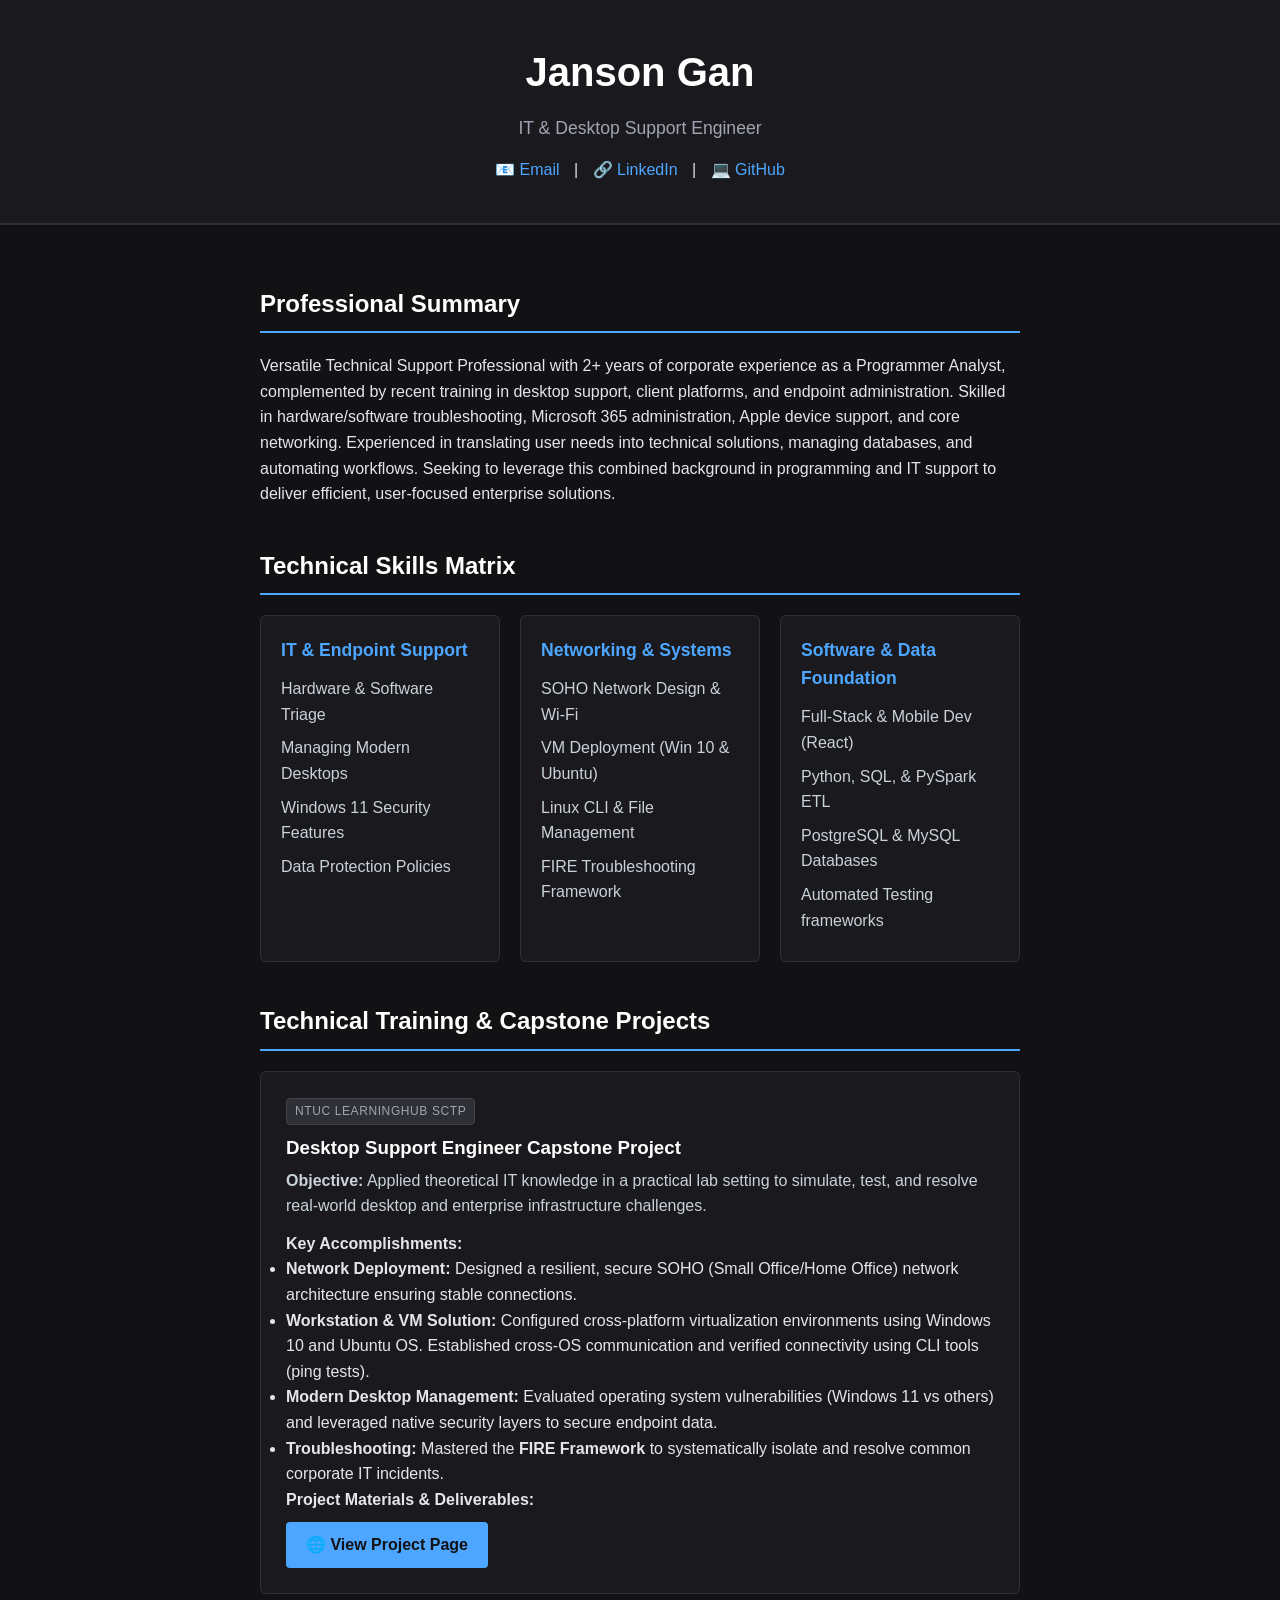
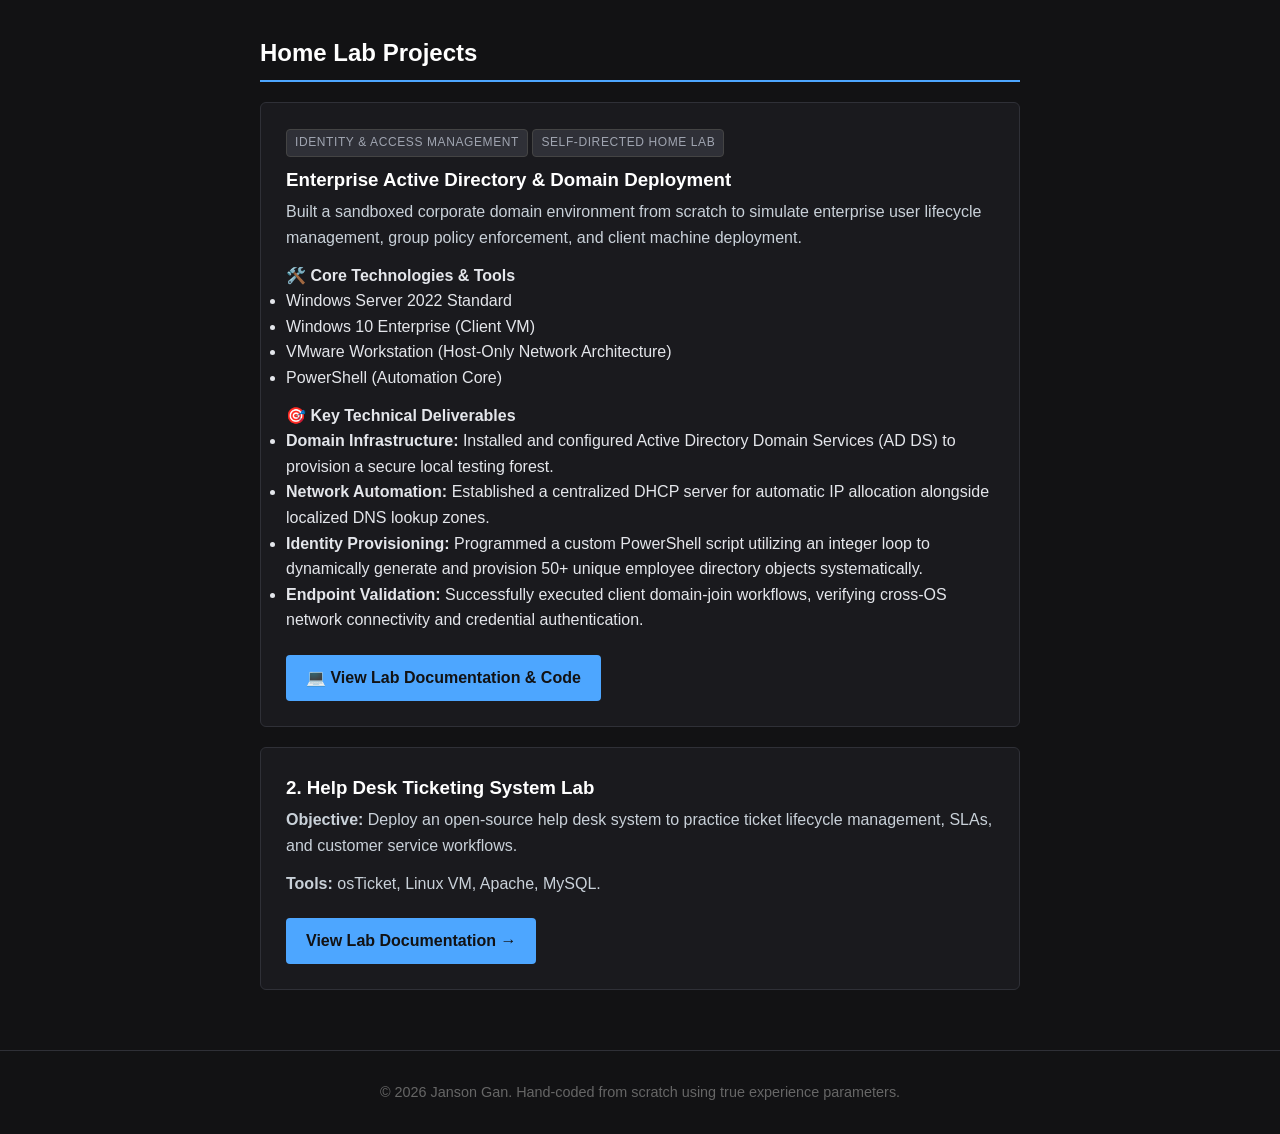
==== index.html @ f8f197ed "Initial commit" ====
<!doctype html>
<html lang="en">
  <head>
    <meta charset="UTF-8" />
    <meta name="viewport" content="width=device-width, initial-scale=1.0" />
    <title>Janson Gan | IT & Desktop Support Portfolio</title>
    <link rel="stylesheet" href="style.css" />
  </head>
  <body>
    <!-- Header Section -->
    <header>
      <h1>Janson Gan</h1>
      <p>IT & Desktop Support Engineer</p>
      <div class="contact-links">
        <a href="mailto:janson-gan@hotmail.com">📧 Email</a> |
        <a href="https://linkedin.com" target="_blank">🔗 LinkedIn</a> |
        <a href="https://github.com" target="_blank">💻 GitHub</a>
      </div>
    </header>

    <div class="container">
      <!-- Professional Summary -->
      <section id="about">
        <h2>Professional Summary</h2>
        <p>
          Versatile Technical Support Professional with 2+ years of corporate
          experience as a Programmer Analyst, complemented by recent training in
          desktop support, client platforms, and endpoint administration.
          Skilled in hardware/software troubleshooting, Microsoft 365
          administration, Apple device support, and core networking. Experienced
          in translating user needs into technical solutions, managing
          databases, and automating workflows. Seeking to leverage this combined
          background in programming and IT support to deliver efficient,
          user‑focused enterprise solutions.
        </p>
      </section>

      <!-- Technical Skills Matrix -->
      <section id="skills">
        <h2>Technical Skills Matrix</h2>
        <div class="skills-grid">
          <!-- IT Support Core -->
          <div class="skill-category">
            <h3>IT & Endpoint Support</h3>
            <ul>
              <li>Hardware & Software Triage</li>
              <li>Managing Modern Desktops</li>
              <li>Windows 11 Security Features</li>
              <li>Data Protection Policies</li>
            </ul>
          </div>
          <!-- Infrastructure & Networking -->
          <div class="skill-category">
            <h3>Networking & Systems</h3>
            <ul>
              <li>SOHO Network Design & Wi-Fi</li>
              <li>VM Deployment (Win 10 & Ubuntu)</li>
              <li>Linux CLI & File Management</li>
              <li>FIRE Troubleshooting Framework</li>
            </ul>
          </div>
          <!-- Software & Data Foundations -->
          <div class="skill-category">
            <h3>Software & Data Foundation</h3>
            <ul>
              <li>Full-Stack & Mobile Dev (React)</li>
              <li>Python, SQL, & PySpark ETL</li>
              <li>PostgreSQL & MySQL Databases</li>
              <li>Automated Testing frameworks</li>
            </ul>
          </div>
        </div>
      </section>

      <!-- Capstone & Lab Projects Section -->
      <section id="projects">
        <h2>Technical Training & Capstone Projects</h2>

        <div class="project-card">
          <span class="badge">NTUC LearningHub SCTP</span>
          <h3>Desktop Support Engineer Capstone Project</h3>
          <p>
            <strong>Objective:</strong> Applied theoretical IT knowledge in a
            practical lab setting to simulate, test, and resolve real-world
            desktop and enterprise infrastructure challenges.
          </p>

          <div class="project-highlights">
            <h4>Key Accomplishments:</h4>
            <ul>
              <li>
                <strong>Network Deployment:</strong> Designed a resilient,
                secure SOHO (Small Office/Home Office) network architecture
                ensuring stable connections.
              </li>
              <li>
                <strong>Workstation & VM Solution:</strong> Configured
                cross-platform virtualization environments using Windows 10 and
                Ubuntu OS. Established cross-OS communication and verified
                connectivity using CLI tools (ping tests).
              </li>
              <li>
                <strong>Modern Desktop Management:</strong> Evaluated operating
                system vulnerabilities (Windows 11 vs others) and leveraged
                native security layers to secure endpoint data.
              </li>
              <li>
                <strong>Troubleshooting:</strong> Mastered the
                <strong>FIRE Framework</strong> to systematically isolate and
                resolve common corporate IT incidents.
              </li>
            </ul>
          </div>

          <h4>Project Materials & Deliverables:</h4>
          <div class="project-links">
            <a
              href="https://janson-gan.github.io/desktop-support-engineer-project/"
              class="btn"
              target="_blank"
              >🌐 View Project Page</a
            >
            <!-- <a
              href="https://github.com/desktop-support-engineer-project"
              class="btn btn-secondary"
              target="_blank"
              >💻 GitHub Repository</a
            > -->
          </div>
        </div>

        <!-- <div class="project-card">
          <span class="badge">Generation Singapore x Microsoft</span>
          <h3>Singapore HDB Resales ETL Project</h3>
          <p>
            <strong>Objective:</strong> Developed and validated data ingestion
            pipelines using Python, SQL, and PySpark to deliver structured,
            verified data into a PostgreSQL database.
          </p>
          <p>
            <strong>Focus Areas:</strong> Process reliability, database
            integrity, structured data workflows.
          </p>
          <a href="#" class="btn btn-secondary" target="_blank"
            >View Project Repo →</a
          >
        </div> -->
      </section>

      <!-- Relevant Professional History Highlight -->
      <!-- Projects Section -->
      <section id="projects">
        <h2>Home Lab Projects</h2>

        <!-- <div class="project-card">
          <h3>1. Enterprise Active Directory Deployment</h3>
          <p>
            <strong>Objective:</strong> Build a domain environment using virtual
            machines to manage enterprise clients and automate user creation.
          </p>
          <p>
            <strong>Tools:</strong> VirtualBox, Windows Server 2022, Windows 10,
            PowerShell.
          </p>
          <a
            href="https://github.com/active-directory-lab"
            class="btn"
            target="_blank"
            >View Lab Documentation →</a
          >
        </div> -->

        <div class="project-card">
          <div class="card-header">
            <span class="badge badge-blue">Identity & Access Management</span>
            <span class="badge badge-gray">Self-Directed Home Lab</span>
          </div>
          <h3>Enterprise Active Directory & Domain Deployment</h3>

          <p class="project-description">
            Built a sandboxed corporate domain environment from scratch to
            simulate enterprise user lifecycle management, group policy
            enforcement, and client machine deployment.
          </p>

          <div class="project-details">
            <div class="detail-column">
              <h4>🛠️ Core Technologies & Tools</h4>
              <ul>
                <li>Windows Server 2022 Standard</li>
                <li>Windows 10 Enterprise (Client VM)</li>
                <li>VMware Workstation (Host-Only Network Architecture)</li>
                <li>PowerShell (Automation Core)</li>
              </ul>
            </div>

            <div class="detail-column">
              <h4>🎯 Key Technical Deliverables</h4>
              <ul>
                <li>
                  <strong>Domain Infrastructure:</strong> Installed and
                  configured Active Directory Domain Services (AD DS) to
                  provision a secure local testing forest.
                </li>
                <li>
                  <strong>Network Automation:</strong> Established a centralized
                  DHCP server for automatic IP allocation alongside localized
                  DNS lookup zones.
                </li>
                <li>
                  <strong>Identity Provisioning:</strong> Programmed a custom
                  PowerShell script utilizing an integer loop to dynamically
                  generate and provision 50+ unique employee directory objects
                  systematically.
                </li>
                <li>
                  <strong>Endpoint Validation:</strong> Successfully executed
                  client domain-join workflows, verifying cross-OS network
                  connectivity and credential authentication.
                </li>
              </ul>
            </div>
          </div>

          <div class="project-links">
            <a href="https://github.com" class="btn" target="_blank"
              >💻 View Lab Documentation & Code</a
            >
          </div>
        </div>

        <div class="project-card">
          <h3>2. Help Desk Ticketing System Lab</h3>
          <p>
            <strong>Objective:</strong> Deploy an open-source help desk system
            to practice ticket lifecycle management, SLAs, and customer service
            workflows.
          </p>
          <p><strong>Tools:</strong> osTicket, Linux VM, Apache, MySQL.</p>
          <a
            href="https://github.com/ticket-system-lab"
            class="btn"
            target="_blank"
            >View Lab Documentation →</a
          >
        </div>
      </section>
    </div>

    <footer>
      <p>
        &copy; 2026 Janson Gan. Hand-coded from scratch using true experience
        parameters.
      </p>
    </footer>
  </body>
</html>
---- style.css ----
/* Universal Reset & Dark Theme */
* {
    margin: 0;
    padding: 0;
    box-sizing: border-box;
}

body {
    font-family: -apple-system, BlinkMacSystemFont, "Segoe UI", Roboto, Helvetica, Arial, sans-serif;
    background-color: #121214;
    color: #e4e6eb;
    line-height: 1.6;
}

.container {
    max-width: 800px;
    margin: 0 auto;
    padding: 20px;
}

/* Header styling */
header {
    background-color: #1a1a1e;
    text-align: center;
    padding: 40px 20px;
    border-bottom: 2px solid #2f3037;
}

.name_container {
    display: flex;
    justify-content: center;
    align-items: center;
    gap: 32px;
}

header h1 {
    color: #ffffff;
    font-size: 2.5rem;
    margin-bottom: 10px;
}

header p {
    color: #a0a5b1;
    font-size: 1.1rem;
    margin-bottom: 15px;
}

.contact-links a {
    color: #4da6ff;
    text-decoration: none;
    margin: 0 10px;
    font-weight: 500;
}

.contact-links a:hover {
    text-decoration: underline;
}

/* Section styling */
section {
    margin: 40px 0;
}

h2 {
    color: #ffffff;
    border-bottom: 2px solid #4da6ff;
    padding-bottom: 8px;
    margin-bottom: 20px;
}

/* Skills Matrix Grid */
.skills-grid {
    display: grid;
    grid-template-columns: repeat(auto-fit, minmax(220px, 1fr));
    gap: 20px;
}

.skill-category {
    background-color: #1a1a1e;
    padding: 20px;
    border-radius: 6px;
    border: 1px solid #2f3037;
}

.skill-category h3 {
    color: #4da6ff;
    margin-bottom: 12px;
    font-size: 1.1rem;
}

.skill-category ul {
    list-style-type: none;
}

.skill-category li {
    margin-bottom: 8px;
    color: #c9d1d9;
}

/* Project Cards & Experience Cards */
.project-card, .experience-card {
    background-color: #1a1a1e;
    padding: 25px;
    border-radius: 6px;
    border: 1px solid #2f3037;
    margin-bottom: 20px;
    position: relative;
}

.project-card h3, .experience-card h3 {
    color: #ffffff;
    margin-bottom: 5px;
}

.exp-meta {
    color: #4da6ff;
    font-size: 0.9rem;
    margin-bottom: 10px;
    font-weight: 500;
}

.project-card p, .experience-card p {
    margin-bottom: 12px;
    color: #c9d1d9;
}

.detail-column {
    margin-bottom: 12px;
}

/* Training Provider Badges */
.badge {
    display: inline-block;
    background-color: #2f3037;
    color: #a0a5b1;
    font-size: 0.75rem;
    padding: 3px 8px;
    border-radius: 4px;
    margin-bottom: 8px;
    text-transform: uppercase;
    letter-spacing: 0.05em;
    border: 1px solid #444;
}

.btn {
    display: inline-block;
    background-color: #4da6ff;
    color: #121214;
    padding: 10px 20px;
    text-decoration: none;
    font-weight: bold;
    border-radius: 4px;
    margin-top: 10px;
    transition: background-color 0.2s ease;
}

.btn:hover {
    background-color: #358ee0;
}

/* Footer styling */
footer {
    text-align: center;
    padding: 30px;
    color: #666;
    font-size: 0.9rem;
    border-top: 1px solid #2f3037;
}
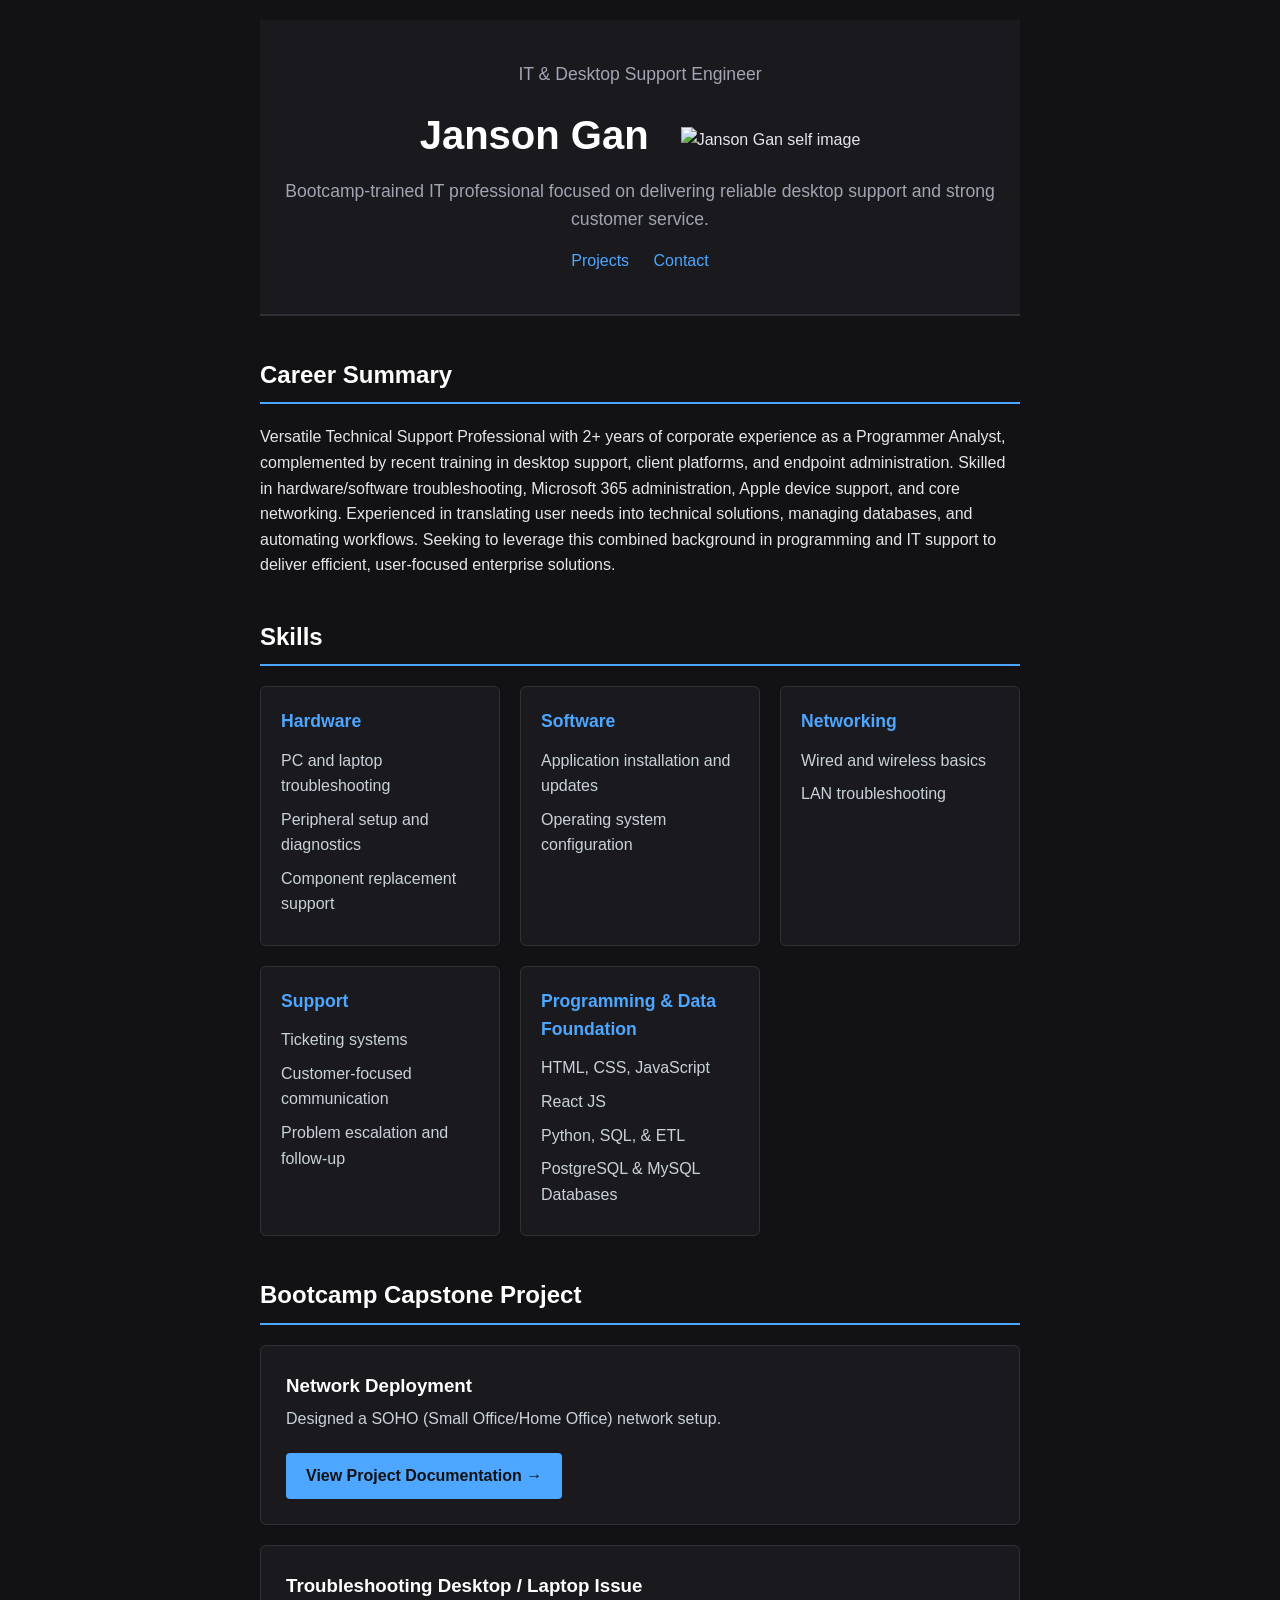
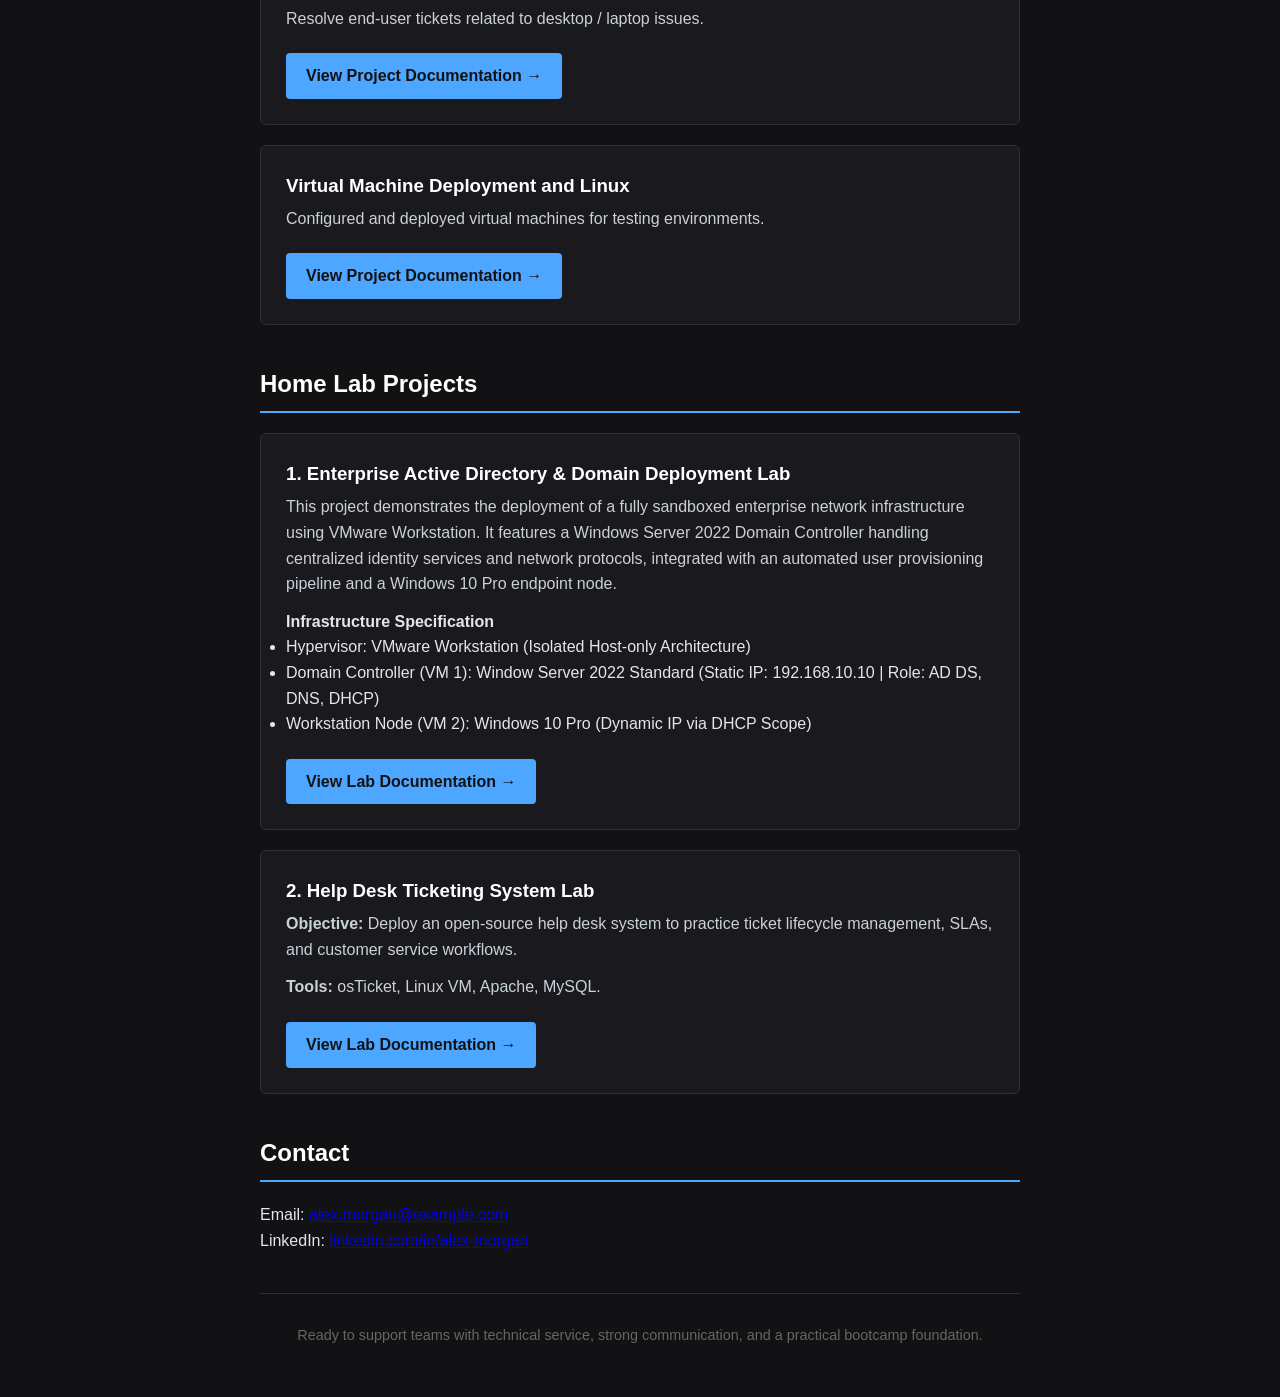
==== commit c2415b79: "chore: Rename index file" ====
--- a/index.html
+++ b/index.html
@@ -3,255 +3,201 @@
   <head>
     <meta charset="UTF-8" />
     <meta name="viewport" content="width=device-width, initial-scale=1.0" />
-    <title>Janson Gan | IT & Desktop Support Portfolio</title>
+    <title>Janson Gan | IT & Desktop Support Engineer</title>
     <link rel="stylesheet" href="style.css" />
   </head>
   <body>
-    <!-- Header Section -->
-    <header>
-      <h1>Janson Gan</h1>
-      <p>IT & Desktop Support Engineer</p>
-      <div class="contact-links">
-        <a href="mailto:janson-gan@hotmail.com">📧 Email</a> |
-        <a href="https://linkedin.com" target="_blank">🔗 LinkedIn</a> |
-        <a href="https://github.com" target="_blank">💻 GitHub</a>
-      </div>
-    </header>
-
     <div class="container">
-      <!-- Professional Summary -->
-      <section id="about">
-        <h2>Professional Summary</h2>
+      <header>
+        <p>IT & Desktop Support Engineer</p>
+        <div class="name_container">
+          <h1>Janson Gan</h1>
+          <img src="" alt="Janson Gan self image" />
+        </div>
+
         <p>
-          Versatile Technical Support Professional with 2+ years of corporate
-          experience as a Programmer Analyst, complemented by recent training in
-          desktop support, client platforms, and endpoint administration.
-          Skilled in hardware/software troubleshooting, Microsoft 365
-          administration, Apple device support, and core networking. Experienced
-          in translating user needs into technical solutions, managing
-          databases, and automating workflows. Seeking to leverage this combined
-          background in programming and IT support to deliver efficient,
-          user‑focused enterprise solutions.
+          Bootcamp-trained IT professional focused on delivering reliable
+          desktop support and strong customer service.
         </p>
-      </section>
-
-      <!-- Technical Skills Matrix -->
-      <section id="skills">
-        <h2>Technical Skills Matrix</h2>
-        <div class="skills-grid">
-          <!-- IT Support Core -->
-          <div class="skill-category">
-            <h3>IT & Endpoint Support</h3>
-            <ul>
-              <li>Hardware & Software Triage</li>
-              <li>Managing Modern Desktops</li>
-              <li>Windows 11 Security Features</li>
-              <li>Data Protection Policies</li>
-            </ul>
-          </div>
-          <!-- Infrastructure & Networking -->
-          <div class="skill-category">
-            <h3>Networking & Systems</h3>
-            <ul>
-              <li>SOHO Network Design & Wi-Fi</li>
-              <li>VM Deployment (Win 10 & Ubuntu)</li>
-              <li>Linux CLI & File Management</li>
-              <li>FIRE Troubleshooting Framework</li>
-            </ul>
-          </div>
-          <!-- Software & Data Foundations -->
-          <div class="skill-category">
-            <h3>Software & Data Foundation</h3>
-            <ul>
-              <li>Full-Stack & Mobile Dev (React)</li>
-              <li>Python, SQL, & PySpark ETL</li>
-              <li>PostgreSQL & MySQL Databases</li>
-              <li>Automated Testing frameworks</li>
-            </ul>
-          </div>
+        <div class="contact-links">
+          <a href="#projects">Projects</a>
+          <a href="#contact">Contact</a>
         </div>
-      </section>
-
-      <!-- Capstone & Lab Projects Section -->
-      <section id="projects">
-        <h2>Technical Training & Capstone Projects</h2>
-
-        <div class="project-card">
-          <span class="badge">NTUC LearningHub SCTP</span>
-          <h3>Desktop Support Engineer Capstone Project</h3>
+      </header>
+
+      <main>
+        <section id="about">
+          <h2>Career Summary</h2>
           <p>
-            <strong>Objective:</strong> Applied theoretical IT knowledge in a
-            practical lab setting to simulate, test, and resolve real-world
-            desktop and enterprise infrastructure challenges.
+            Versatile Technical Support Professional with 2+ years of corporate
+            experience as a Programmer Analyst, complemented by recent training
+            in desktop support, client platforms, and endpoint administration.
+            Skilled in hardware/software troubleshooting, Microsoft 365
+            administration, Apple device support, and core networking.
+            Experienced in translating user needs into technical solutions,
+            managing databases, and automating workflows. Seeking to leverage
+            this combined background in programming and IT support to deliver
+            efficient, user‑focused enterprise solutions.
           </p>
-
-          <div class="project-highlights">
-            <h4>Key Accomplishments:</h4>
-            <ul>
-              <li>
-                <strong>Network Deployment:</strong> Designed a resilient,
-                secure SOHO (Small Office/Home Office) network architecture
-                ensuring stable connections.
-              </li>
-              <li>
-                <strong>Workstation & VM Solution:</strong> Configured
-                cross-platform virtualization environments using Windows 10 and
-                Ubuntu OS. Established cross-OS communication and verified
-                connectivity using CLI tools (ping tests).
-              </li>
-              <li>
-                <strong>Modern Desktop Management:</strong> Evaluated operating
-                system vulnerabilities (Windows 11 vs others) and leveraged
-                native security layers to secure endpoint data.
-              </li>
-              <li>
-                <strong>Troubleshooting:</strong> Mastered the
-                <strong>FIRE Framework</strong> to systematically isolate and
-                resolve common corporate IT incidents.
-              </li>
-            </ul>
-          </div>
-
-          <h4>Project Materials & Deliverables:</h4>
-          <div class="project-links">
-            <a
-              href="https://janson-gan.github.io/desktop-support-engineer-project/"
-              class="btn"
-              target="_blank"
-              >🌐 View Project Page</a
-            >
-            <!-- <a
-              href="https://github.com/desktop-support-engineer-project"
-              class="btn btn-secondary"
-              target="_blank"
-              >💻 GitHub Repository</a
-            > -->
-          </div>
-        </div>
-
-        <!-- <div class="project-card">
-          <span class="badge">Generation Singapore x Microsoft</span>
-          <h3>Singapore HDB Resales ETL Project</h3>
+        </section>
+
+        <section id="skills">
+          <h2>Skills</h2>
+          <div class="skills-grid">
+            <div class="skill-category">
+              <h3>Hardware</h3>
+              <ul>
+                <li>PC and laptop troubleshooting</li>
+                <li>Peripheral setup and diagnostics</li>
+                <li>Component replacement support</li>
+              </ul>
+            </div>
+            <div class="skill-category">
+              <h3>Software</h3>
+              <ul>
+                <li>Application installation and updates</li>
+                <li>Operating system configuration</li>
+              </ul>
+            </div>
+            <div class="skill-category">
+              <h3>Networking</h3>
+              <ul>
+                <li>Wired and wireless basics</li>
+                <li>LAN troubleshooting</li>
+              </ul>
+            </div>
+            <div class="skill-category">
+              <h3>Support</h3>
+              <ul>
+                <li>Ticketing systems</li>
+                <li>Customer-focused communication</li>
+                <li>Problem escalation and follow-up</li>
+              </ul>
+            </div>
+            <div class="skill-category">
+              <h3>Programming & Data Foundation</h3>
+              <ul>
+                <li>HTML, CSS, JavaScript</li>
+                <li>React JS</li>
+                <li>Python, SQL, & ETL</li>
+                <li>PostgreSQL & MySQL Databases</li>
+              </ul>
+            </div>
+          </div>
+        </section>
+
+        <section id="projects">
+          <h2>Bootcamp Capstone Project</h2>
+          <div class="project-card">
+            <h3>Network Deployment</h3>
+            <p>Designed a SOHO (Small Office/Home Office) network setup.</p>
+            <a
+              href="/Network-Deployment/desktop_support_capstonstone_project_1.pdf"
+              class="btn"
+              target="_blank"
+              >View Project Documentation →</a
+            >
+          </div>
+          <div class="project-card">
+            <h3>Troubleshooting Desktop / Laptop Issue</h3>
+            <p>Resolve end-user tickets related to desktop / laptop issues.</p>
+            <a
+              href="PC-Troubleshooting/desktop_support_capstonstone_project_2.pdf"
+              class="btn"
+              target="_blank"
+              >View Project Documentation →</a
+            >
+          </div>
+          <div class="project-card">
+            <h3>Virtual Machine Deployment and Linux</h3>
+            <p>
+              Configured and deployed virtual machines for testing environments.
+            </p>
+            <a
+              href="/VM-Deployment/desktop_support_capstonstone_project_3.pdf"
+              class="btn"
+              target="_blank"
+              >View Project Documentation →</a
+            >
+          </div>
+        </section>
+        <section id="projects">
+          <h2>Home Lab Projects</h2>
+          <div class="project-card">
+            <h3>1. Enterprise Active Directory & Domain Deployment Lab</h3>
+            <p>
+              This project demonstrates the deployment of a fully sandboxed
+              enterprise network infrastructure using VMware Workstation. It
+              features a Windows Server 2022 Domain Controller handling
+              centralized identity services and network protocols, integrated
+              with an automated user provisioning pipeline and a Windows 10 Pro
+              endpoint node.
+            </p>
+            <div class="detail-column">
+              <h4>Infrastructure Specification</h4>
+              <ul>
+                <li>
+                  Hypervisor: VMware Workstation (Isolated Host-only
+                  Architecture)
+                </li>
+                <li>
+                  Domain Controller (VM 1): Window Server 2022 Standard (Static
+                  IP: 192.168.10.10 | Role: AD DS, DNS, DHCP)
+                </li>
+                <li>
+                  Workstation Node (VM 2): Windows 10 Pro (Dynamic IP via DHCP
+                  Scope)
+                </li>
+              </ul>
+            </div>
+            <a
+              href="https://github.com/ticket-system-lab"
+              class="btn"
+              target="_blank"
+              >View Lab Documentation →</a
+            >
+          </div>
+          <div class="project-card">
+            <h3>2. Help Desk Ticketing System Lab</h3>
+            <p>
+              <strong>Objective:</strong> Deploy an open-source help desk system
+              to practice ticket lifecycle management, SLAs, and customer
+              service workflows.
+            </p>
+            <p><strong>Tools:</strong> osTicket, Linux VM, Apache, MySQL.</p>
+            <a
+              href="https://github.com/ticket-system-lab"
+              class="btn"
+              target="_blank"
+              >View Lab Documentation →</a
+            >
+          </div>
+        </section>
+
+        <section id="contact">
+          <h2>Contact</h2>
           <p>
-            <strong>Objective:</strong> Developed and validated data ingestion
-            pipelines using Python, SQL, and PySpark to deliver structured,
-            verified data into a PostgreSQL database.
+            Email:
+            <a href="mailto:alex.morgan@example.com">alex.morgan@example.com</a>
           </p>
           <p>
-            <strong>Focus Areas:</strong> Process reliability, database
-            integrity, structured data workflows.
+            LinkedIn:
+            <a
+              href="https://www.linkedin.com/in/alex-morgan"
+              target="_blank"
+              rel="noreferrer"
+              >linkedin.com/in/alex-morgan</a
+            >
           </p>
-          <a href="#" class="btn btn-secondary" target="_blank"
-            >View Project Repo →</a
-          >
-        </div> -->
-      </section>
-
-      <!-- Relevant Professional History Highlight -->
-      <!-- Projects Section -->
-      <section id="projects">
-        <h2>Home Lab Projects</h2>
-
-        <!-- <div class="project-card">
-          <h3>1. Enterprise Active Directory Deployment</h3>
-          <p>
-            <strong>Objective:</strong> Build a domain environment using virtual
-            machines to manage enterprise clients and automate user creation.
-          </p>
-          <p>
-            <strong>Tools:</strong> VirtualBox, Windows Server 2022, Windows 10,
-            PowerShell.
-          </p>
-          <a
-            href="https://github.com/active-directory-lab"
-            class="btn"
-            target="_blank"
-            >View Lab Documentation →</a
-          >
-        </div> -->
-
-        <div class="project-card">
-          <div class="card-header">
-            <span class="badge badge-blue">Identity & Access Management</span>
-            <span class="badge badge-gray">Self-Directed Home Lab</span>
-          </div>
-          <h3>Enterprise Active Directory & Domain Deployment</h3>
-
-          <p class="project-description">
-            Built a sandboxed corporate domain environment from scratch to
-            simulate enterprise user lifecycle management, group policy
-            enforcement, and client machine deployment.
-          </p>
-
-          <div class="project-details">
-            <div class="detail-column">
-              <h4>🛠️ Core Technologies & Tools</h4>
-              <ul>
-                <li>Windows Server 2022 Standard</li>
-                <li>Windows 10 Enterprise (Client VM)</li>
-                <li>VMware Workstation (Host-Only Network Architecture)</li>
-                <li>PowerShell (Automation Core)</li>
-              </ul>
-            </div>
-
-            <div class="detail-column">
-              <h4>🎯 Key Technical Deliverables</h4>
-              <ul>
-                <li>
-                  <strong>Domain Infrastructure:</strong> Installed and
-                  configured Active Directory Domain Services (AD DS) to
-                  provision a secure local testing forest.
-                </li>
-                <li>
-                  <strong>Network Automation:</strong> Established a centralized
-                  DHCP server for automatic IP allocation alongside localized
-                  DNS lookup zones.
-                </li>
-                <li>
-                  <strong>Identity Provisioning:</strong> Programmed a custom
-                  PowerShell script utilizing an integer loop to dynamically
-                  generate and provision 50+ unique employee directory objects
-                  systematically.
-                </li>
-                <li>
-                  <strong>Endpoint Validation:</strong> Successfully executed
-                  client domain-join workflows, verifying cross-OS network
-                  connectivity and credential authentication.
-                </li>
-              </ul>
-            </div>
-          </div>
-
-          <div class="project-links">
-            <a href="https://github.com" class="btn" target="_blank"
-              >💻 View Lab Documentation & Code</a
-            >
-          </div>
-        </div>
-
-        <div class="project-card">
-          <h3>2. Help Desk Ticketing System Lab</h3>
-          <p>
-            <strong>Objective:</strong> Deploy an open-source help desk system
-            to practice ticket lifecycle management, SLAs, and customer service
-            workflows.
-          </p>
-          <p><strong>Tools:</strong> osTicket, Linux VM, Apache, MySQL.</p>
-          <a
-            href="https://github.com/ticket-system-lab"
-            class="btn"
-            target="_blank"
-            >View Lab Documentation →</a
-          >
-        </div>
-      </section>
+        </section>
+      </main>
+
+      <footer>
+        <p>
+          Ready to support teams with technical service, strong communication,
+          and a practical bootcamp foundation.
+        </p>
+      </footer>
     </div>
-
-    <footer>
-      <p>
-        &copy; 2026 Janson Gan. Hand-coded from scratch using true experience
-        parameters.
-      </p>
-    </footer>
   </body>
 </html>
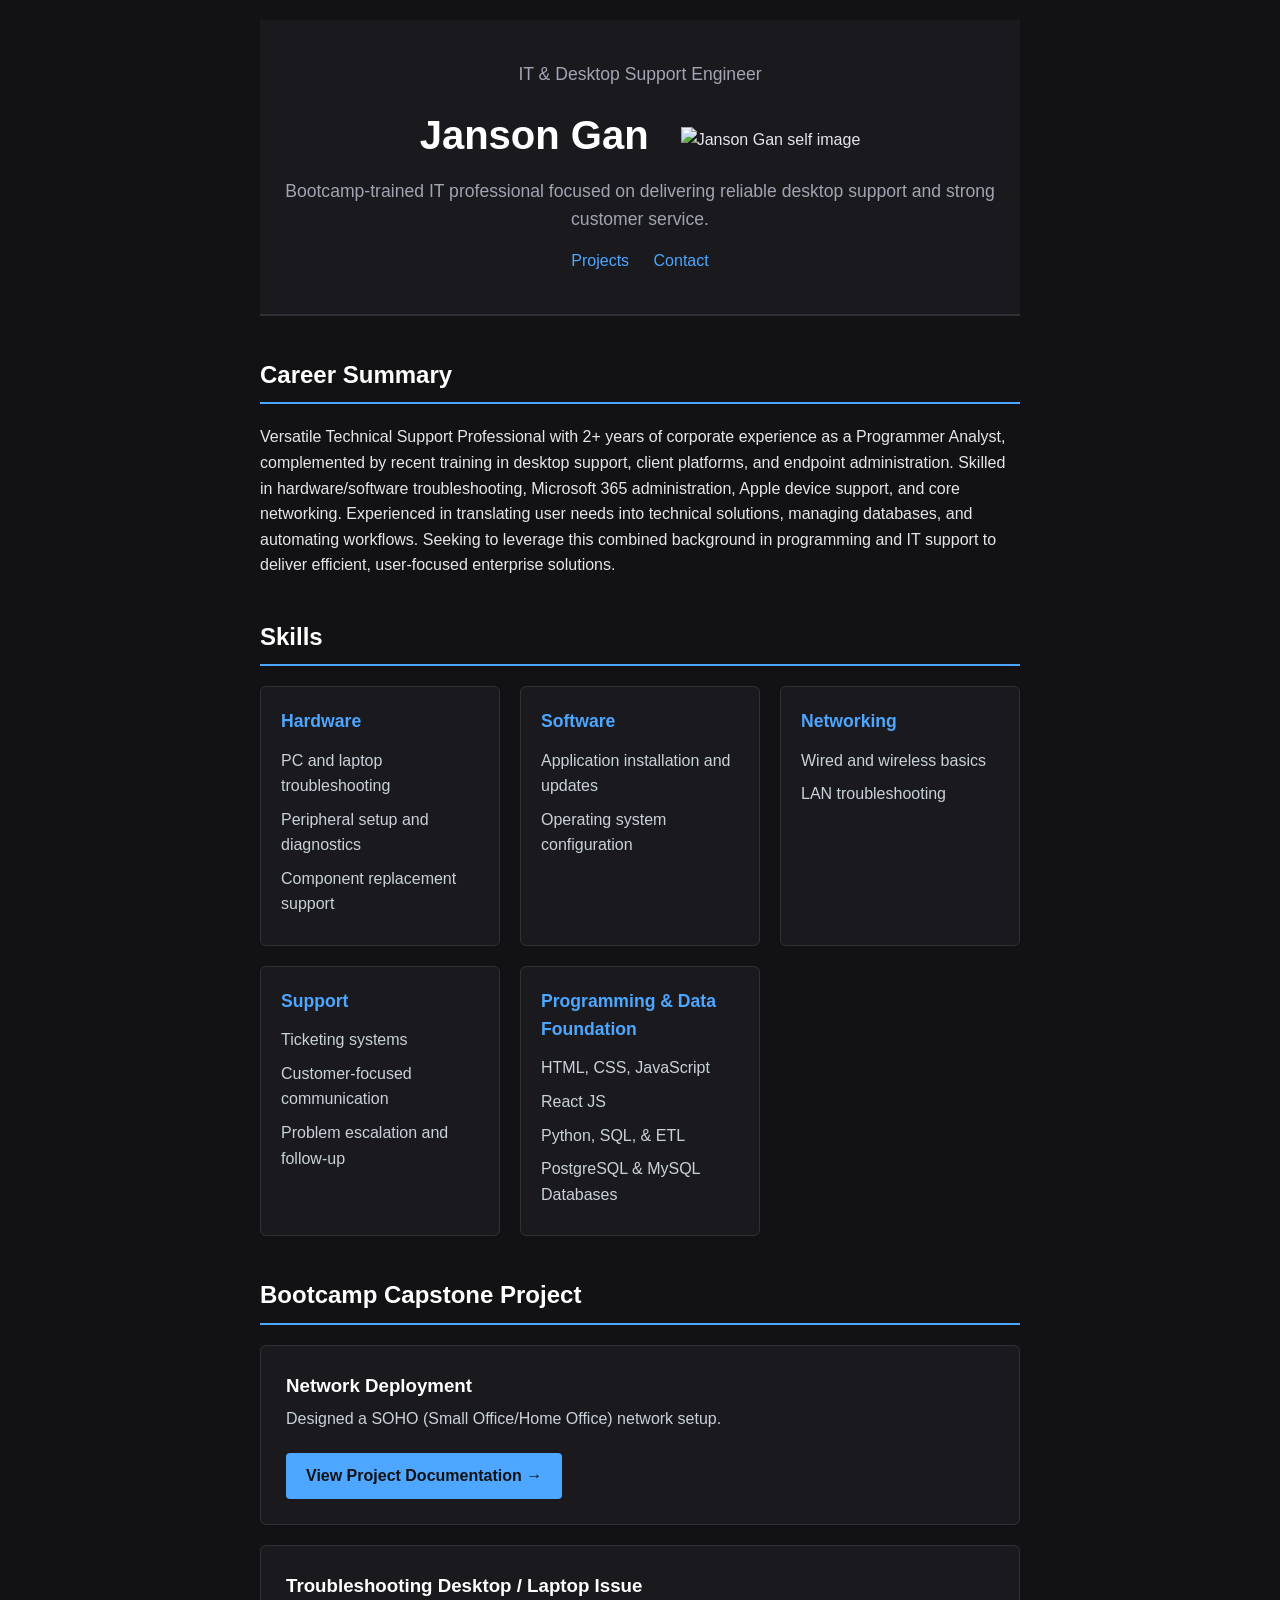
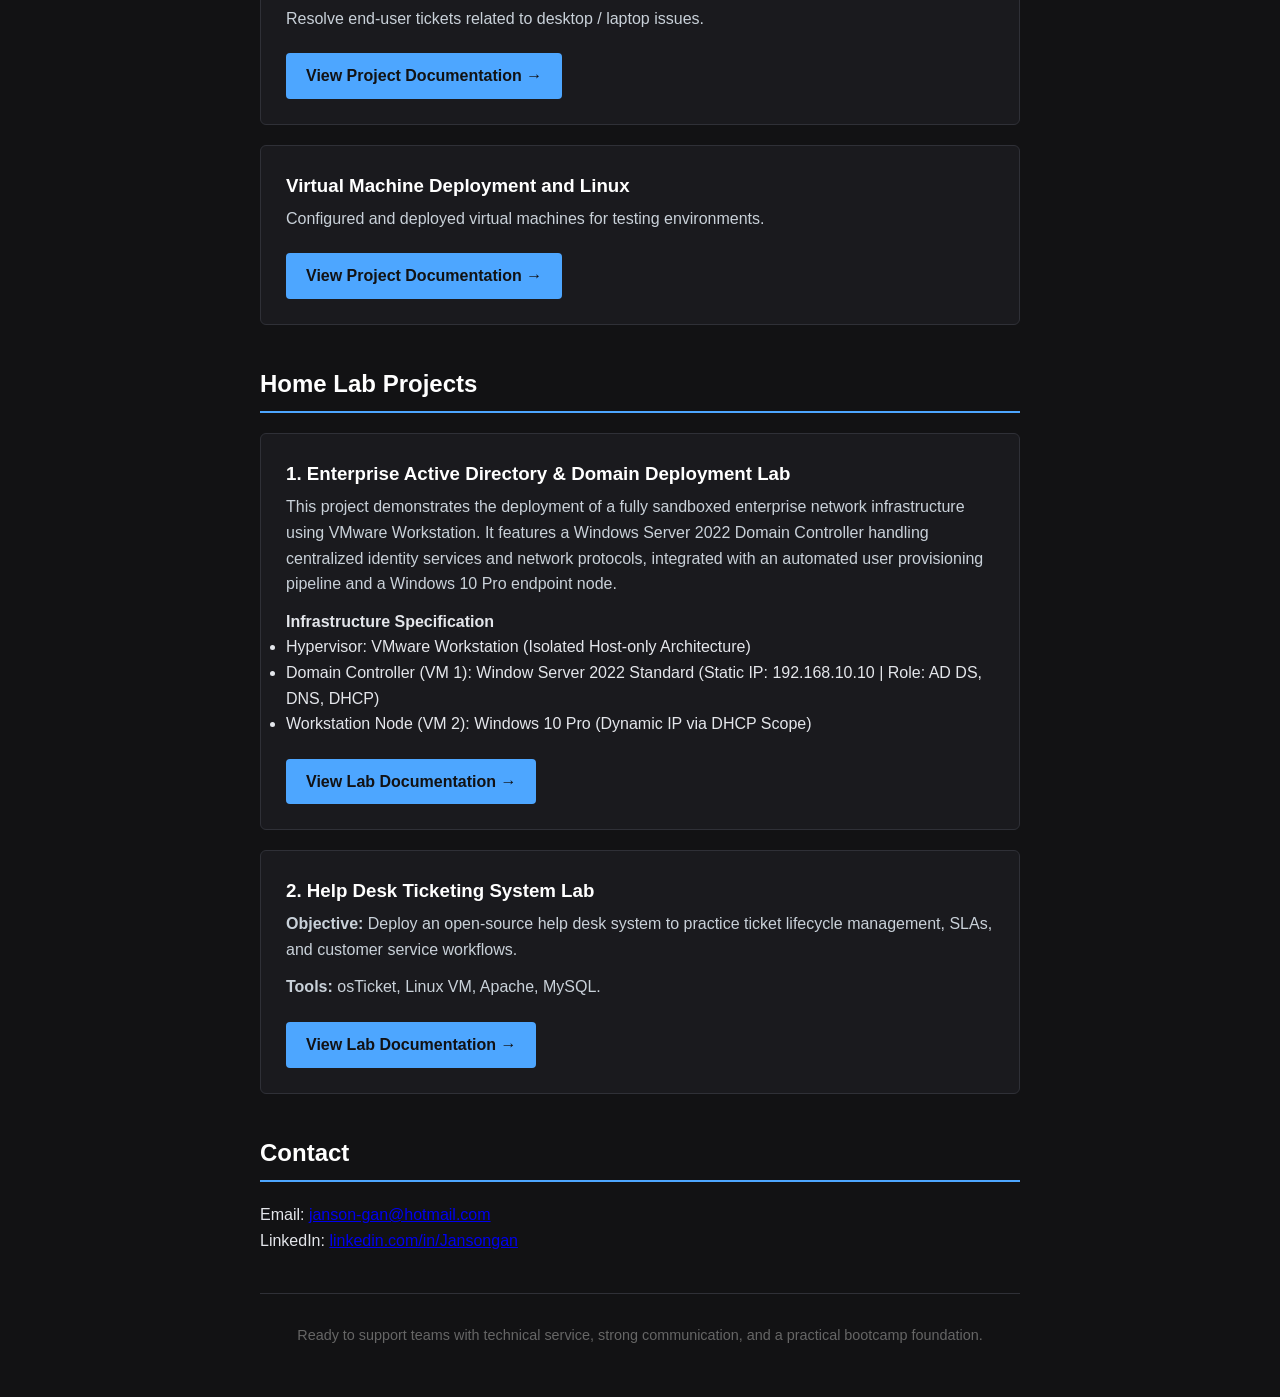
==== commit 14105ea5: "chore: Update linkedin link | email address" ====
--- a/index.html
+++ b/index.html
@@ -92,7 +92,7 @@
             <h3>Network Deployment</h3>
             <p>Designed a SOHO (Small Office/Home Office) network setup.</p>
             <a
-              href="/Network-Deployment/desktop_support_capstonstone_project_1.pdf"
+              href="Network-Deployment/desktop_support_capstonstone_project_1.pdf"
               class="btn"
               target="_blank"
               >View Project Documentation →</a
@@ -114,7 +114,7 @@
               Configured and deployed virtual machines for testing environments.
             </p>
             <a
-              href="/VM-Deployment/desktop_support_capstonstone_project_3.pdf"
+              href="VM-Deployment/desktop_support_capstonstone_project_3.pdf"
               class="btn"
               target="_blank"
               >View Project Documentation →</a
@@ -151,7 +151,7 @@
               </ul>
             </div>
             <a
-              href="https://github.com/ticket-system-lab"
+              href="Home-Lab-Projects/Enterprise Systems Infrastructure & Automation Lab.pdf"
               class="btn"
               target="_blank"
               >View Lab Documentation →</a
@@ -178,15 +178,15 @@
           <h2>Contact</h2>
           <p>
             Email:
-            <a href="mailto:alex.morgan@example.com">alex.morgan@example.com</a>
+            <a href="mailto:janson-gan@hotmail.com">janson-gan@hotmail.com</a>
           </p>
           <p>
             LinkedIn:
             <a
-              href="https://www.linkedin.com/in/alex-morgan"
+              href="https://www.linkedin.com/in/jansongan"
               target="_blank"
               rel="noreferrer"
-              >linkedin.com/in/alex-morgan</a
+              >linkedin.com/in/Jansongan</a
             >
           </p>
         </section>
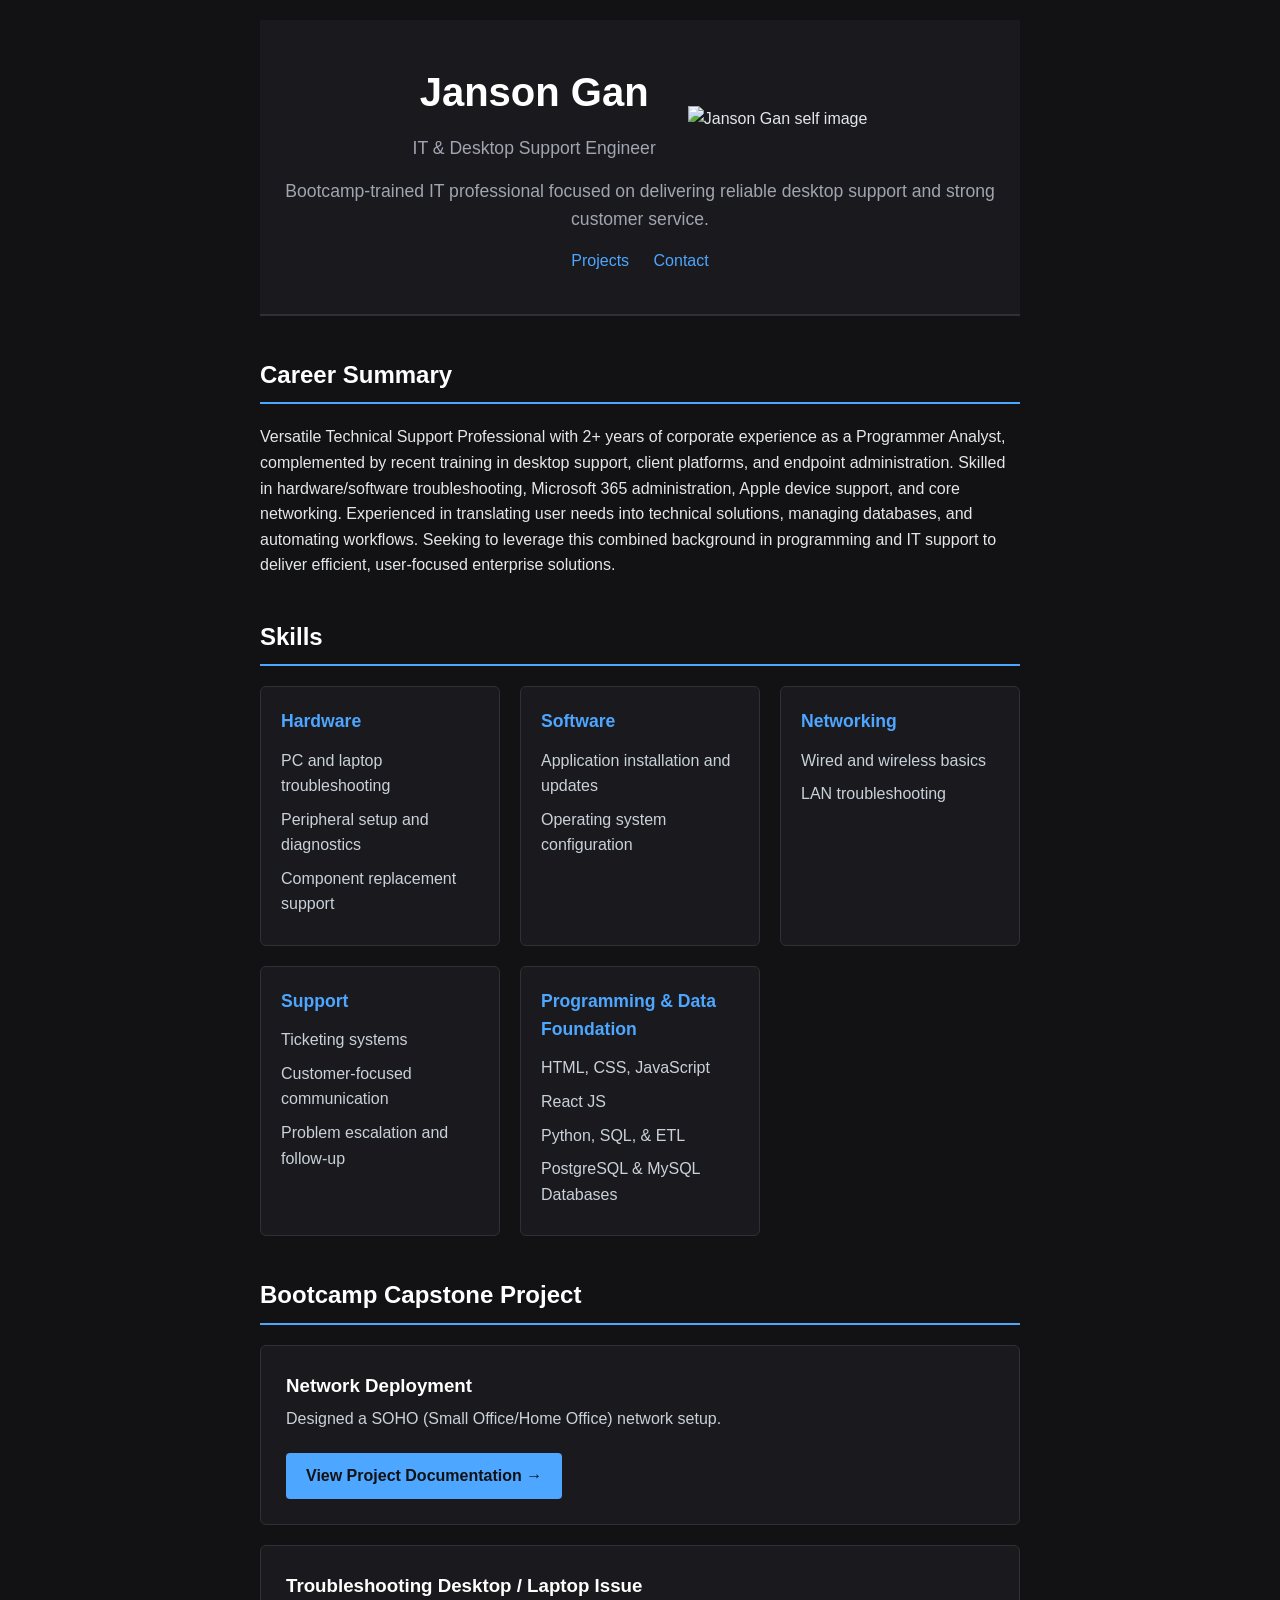
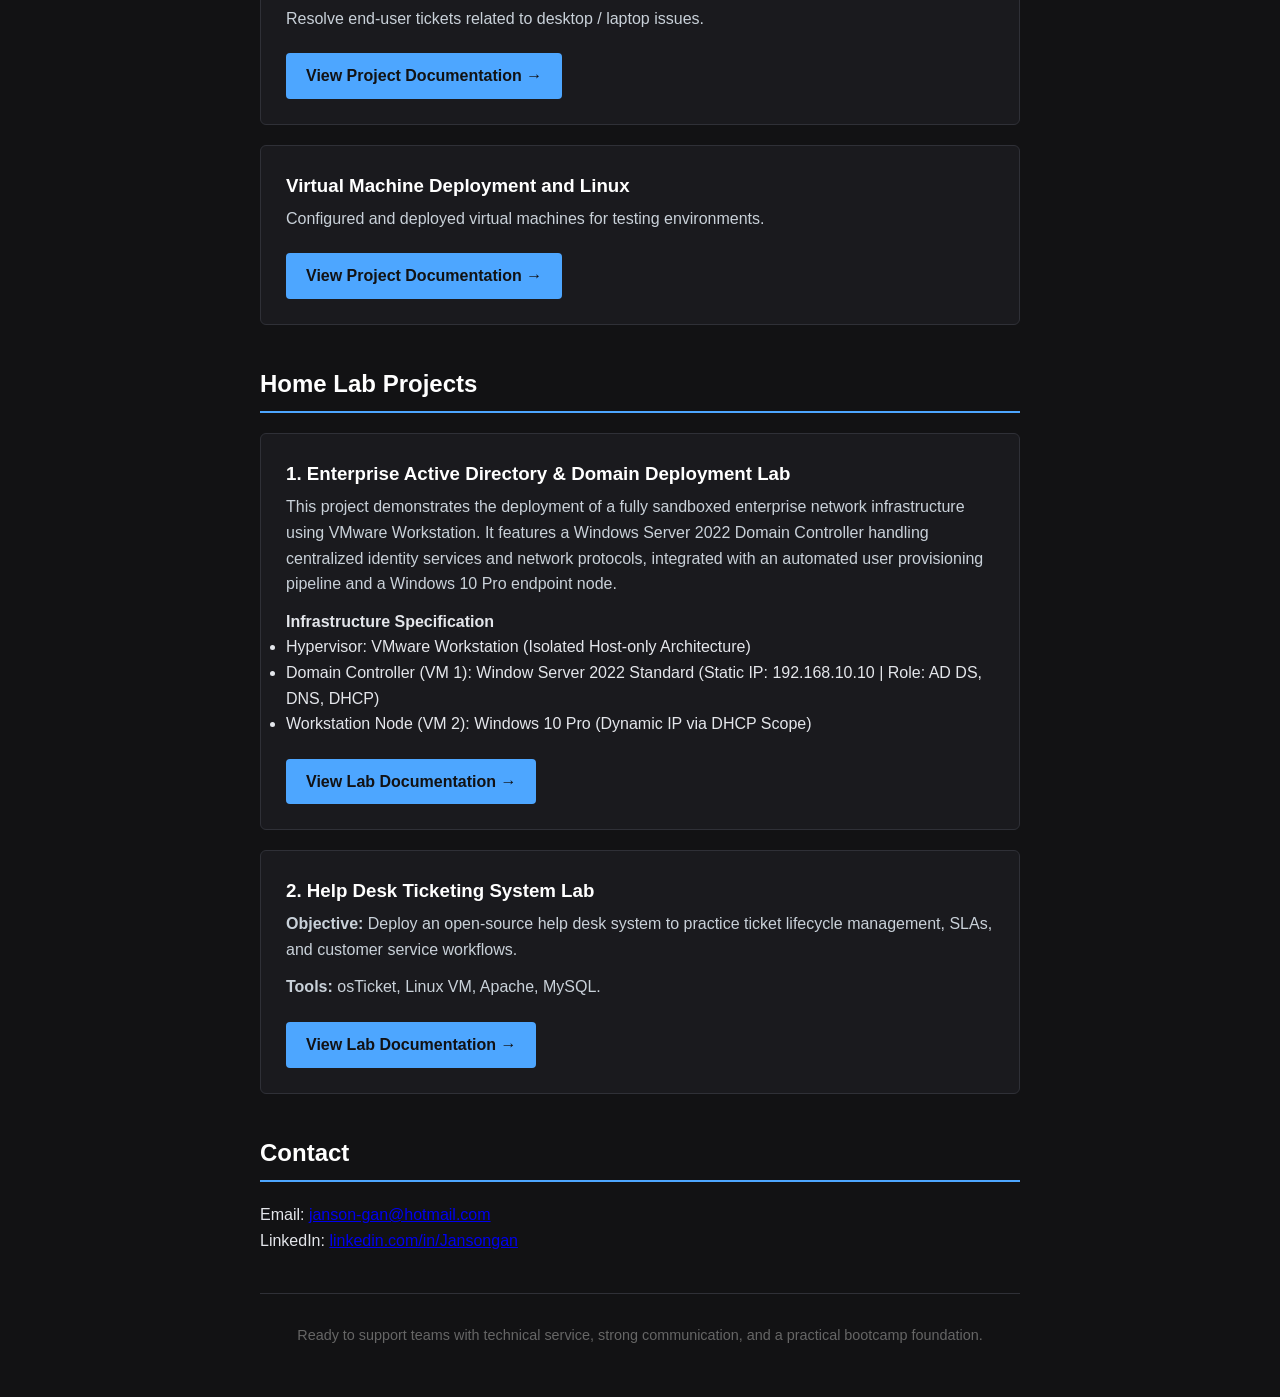
==== commit 6945d197: "feature: Add avatar image" ====
--- a/index.html
+++ b/index.html
@@ -9,13 +9,19 @@
   <body>
     <div class="container">
       <header>
-        <p>IT & Desktop Support Engineer</p>
         <div class="name_container">
-          <h1>Janson Gan</h1>
-          <img src="" alt="Janson Gan self image" />
+          <div class="name">
+            <h1>Janson Gan</h1>
+            <p>IT & Desktop Support Engineer</p>
+          </div>
+          <div class="avatar">
+            <img
+              src="images/janson_gan_white_bg.jpg"
+              alt="Janson Gan self image"
+            />
+          </div>
         </div>
-
-        <p>
+        <p class="header_p">
           Bootcamp-trained IT professional focused on delivering reliable
           desktop support and strong customer service.
         </p>
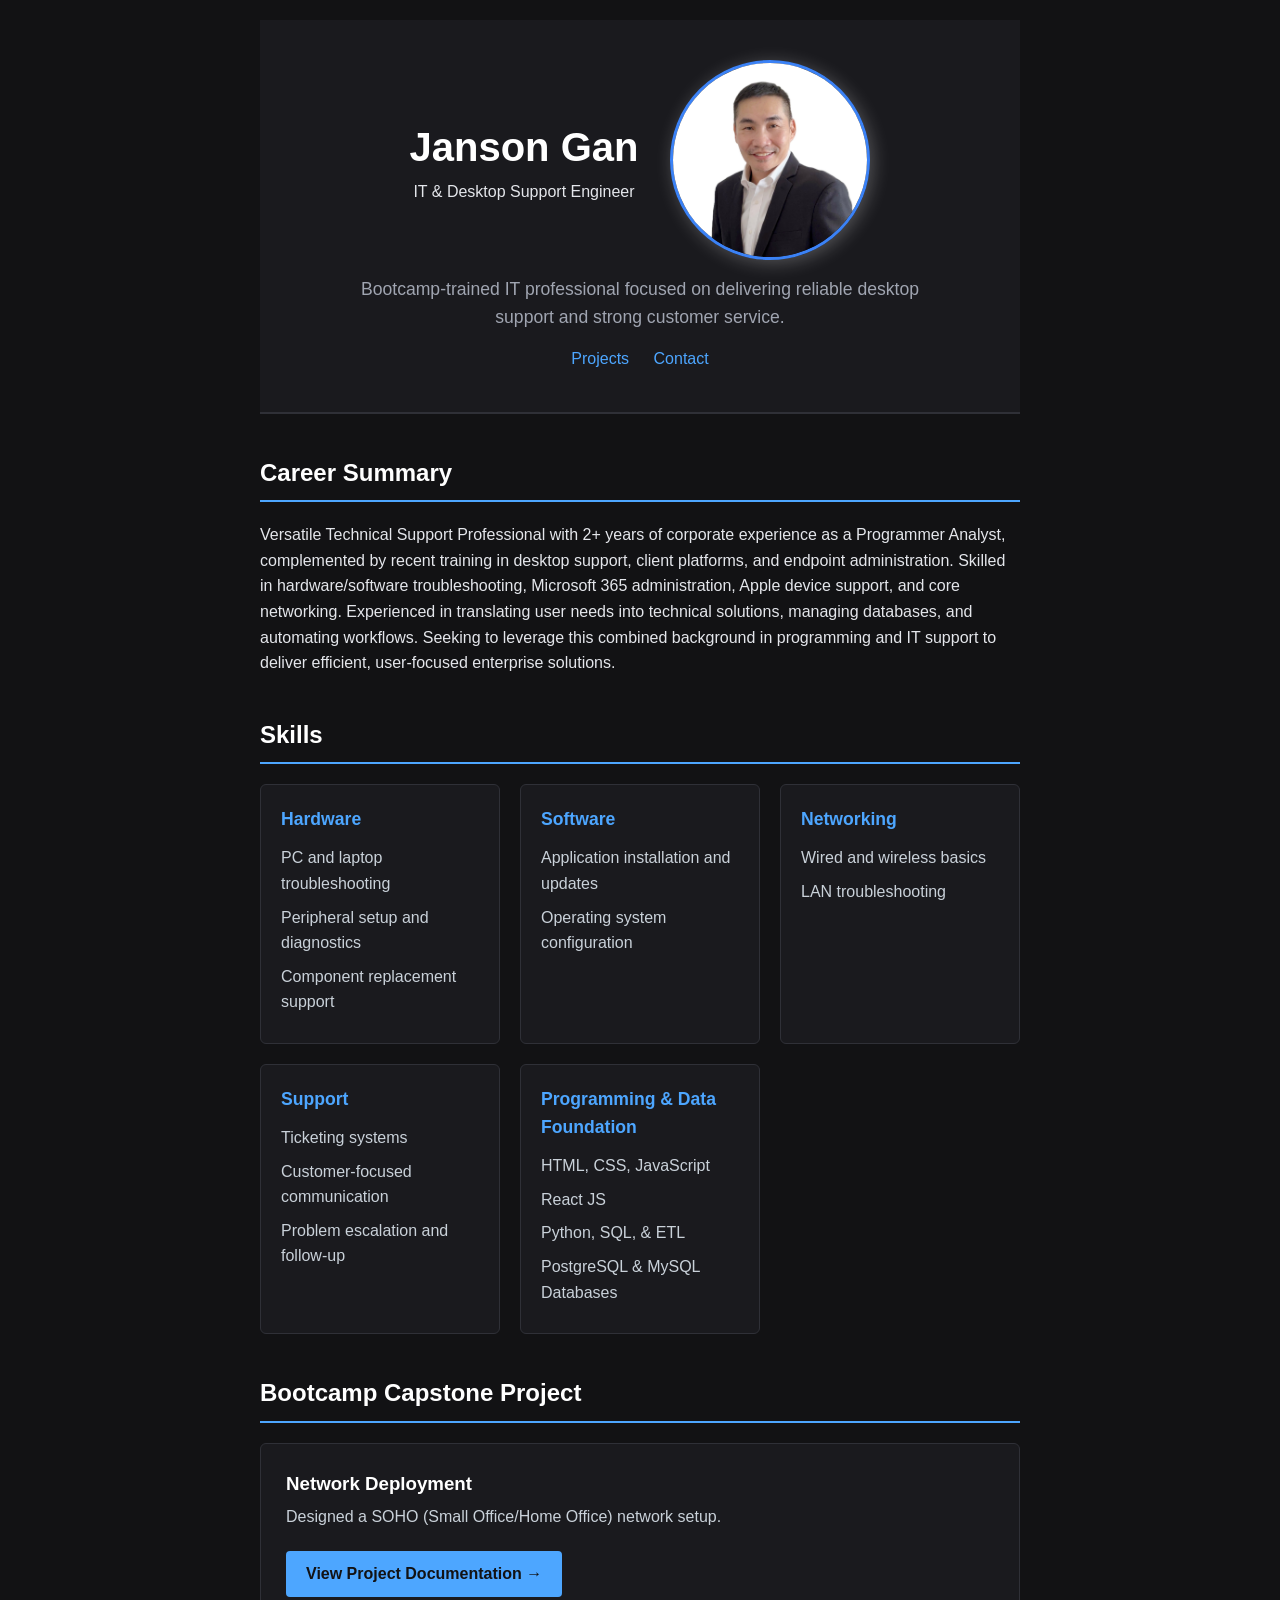
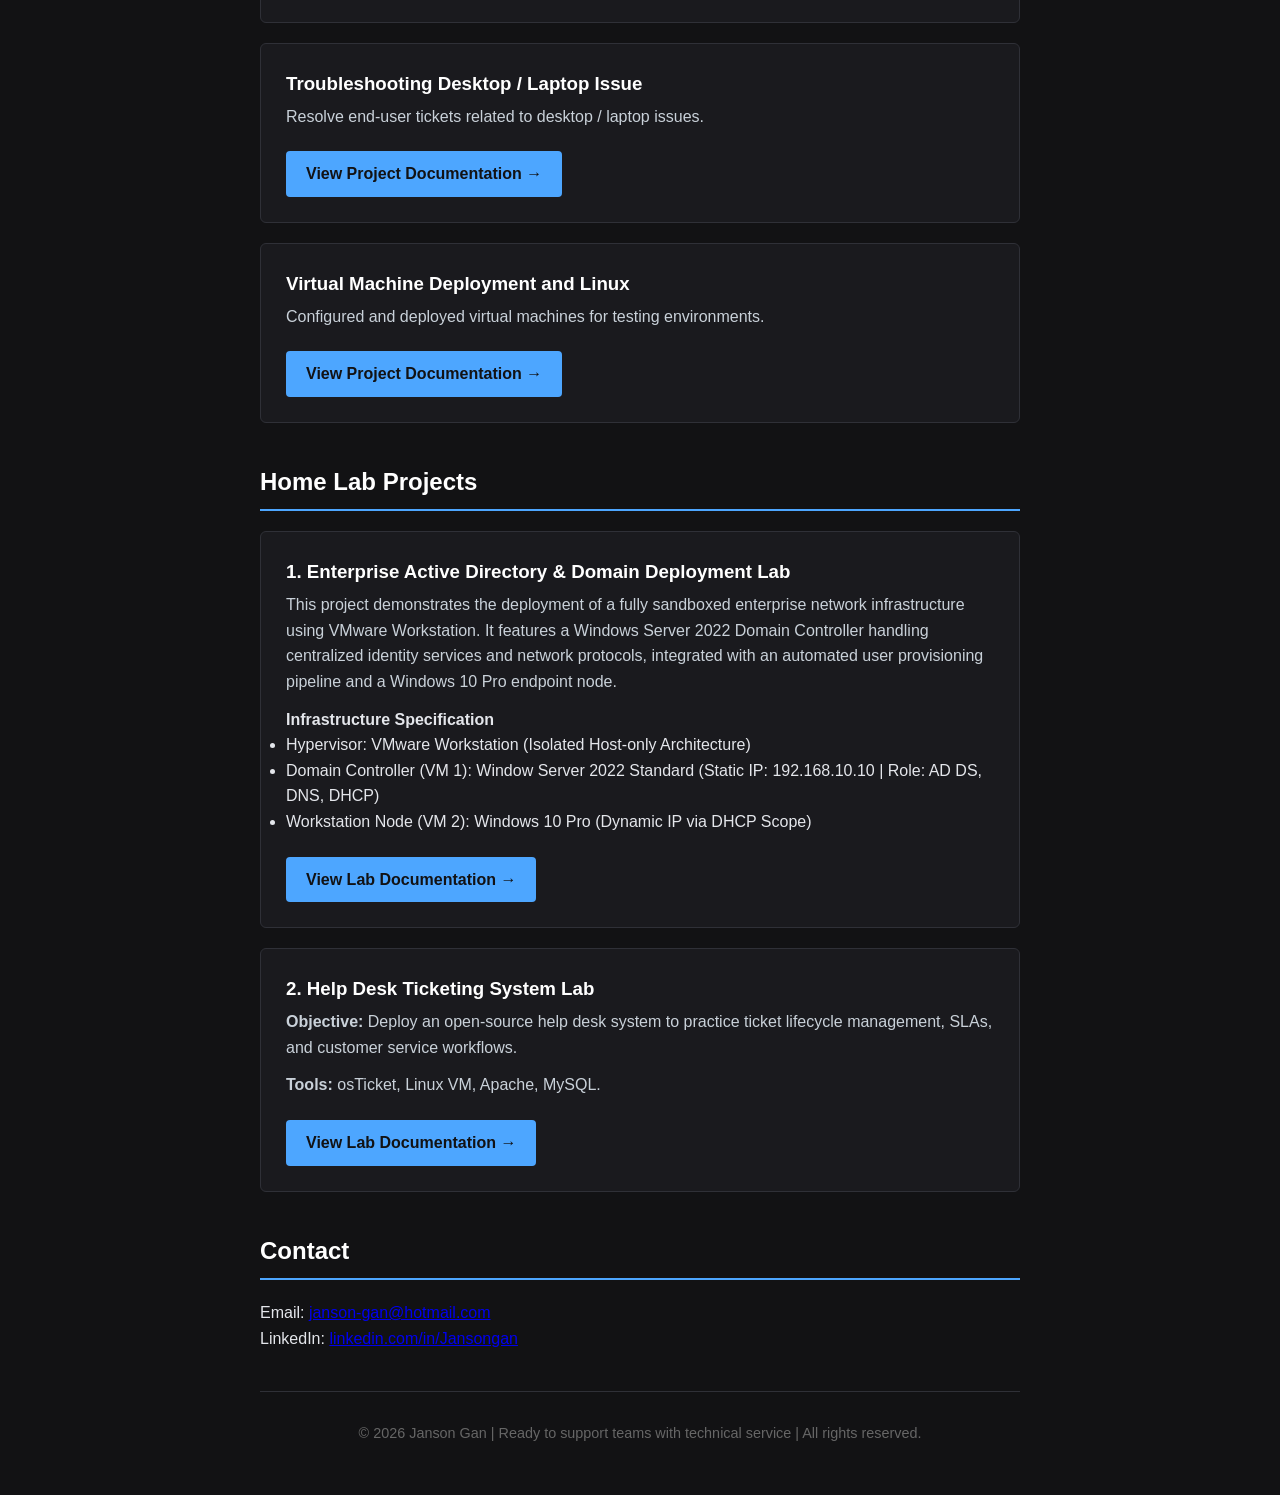
==== commit 4f664c0a: "chore: Update footer note" ====
--- a/index.html
+++ b/index.html
@@ -200,10 +200,13 @@
 
       <footer>
         <p>
-          Ready to support teams with technical service, strong communication,
-          and a practical bootcamp foundation.
+          &copy; <span id="year"></span> Janson Gan | Ready to support teams
+          with technical service | All rights reserved.
         </p>
       </footer>
+      <script>
+        document.getElementById("year").textContent = new Date().getFullYear();
+      </script>
     </div>
   </body>
 </html>
--- a/style.css
+++ b/style.css
@@ -18,6 +18,18 @@
     padding: 20px;
 }
 
+.avatar {
+    width: 200px;
+    height: 200px;
+}
+.avatar img {
+    width: 100%;
+    border-radius: 50%;
+    object-fit: cover;
+    border: 3px solid #3b82f6;
+    box-shadow: 3px 3px 18px rgba(255, 255, 255, 0.25);
+}
+
 /* Header styling */
 header {
     background-color: #1a1a1e;
@@ -33,16 +45,22 @@
     gap: 32px;
 }
 
+.name {
+    padding: 0;
+    margin: 0;
+}
+
 header h1 {
     color: #ffffff;
     font-size: 2.5rem;
-    margin-bottom: 10px;
 }
 
-header p {
+.header_p {
     color: #a0a5b1;
     font-size: 1.1rem;
-    margin-bottom: 15px;
+    margin: 15px auto;
+    max-width: 560px;
+    
 }
 
 .contact-links a {
@@ -166,3 +184,10 @@
     font-size: 0.9rem;
     border-top: 1px solid #2f3037;
 }
+
+/* Responsive mobile */
+@media (max-width: 600px) {
+    .name_container {
+        flex-direction: column;
+    }
+}
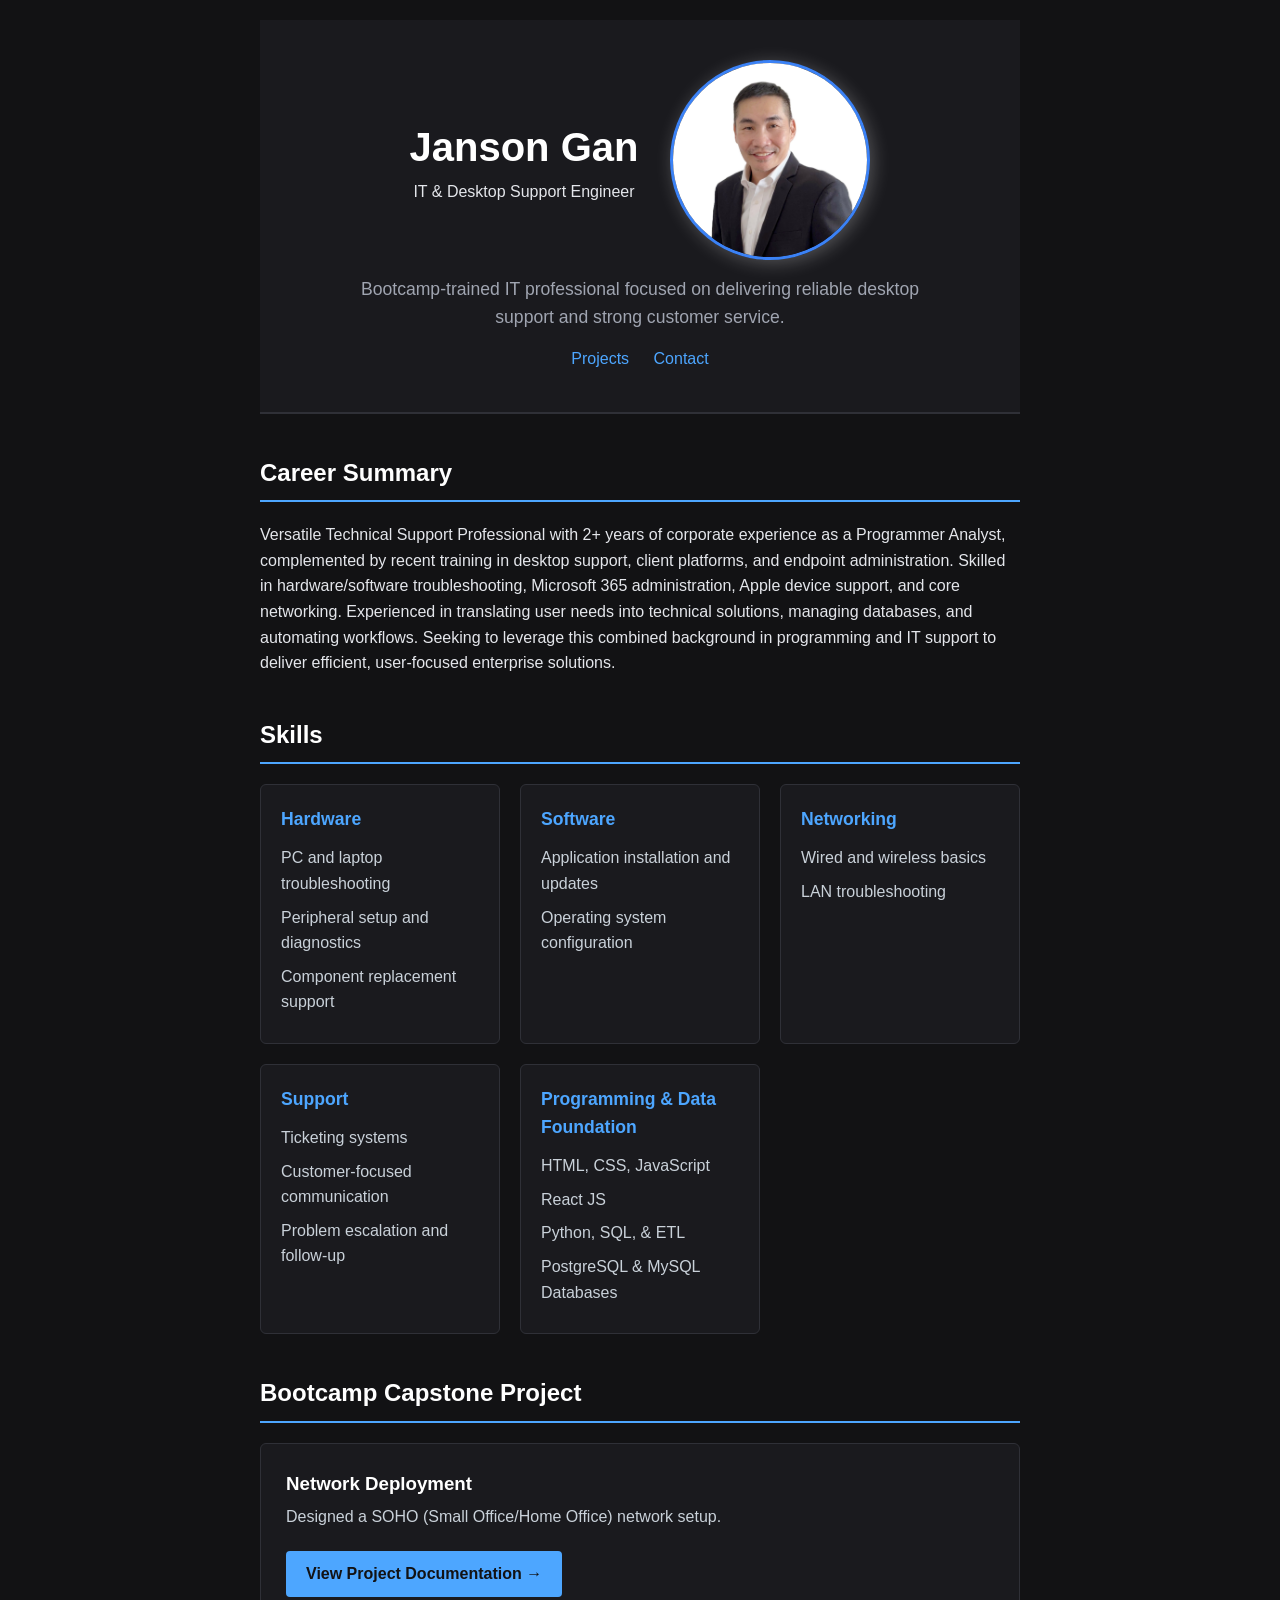
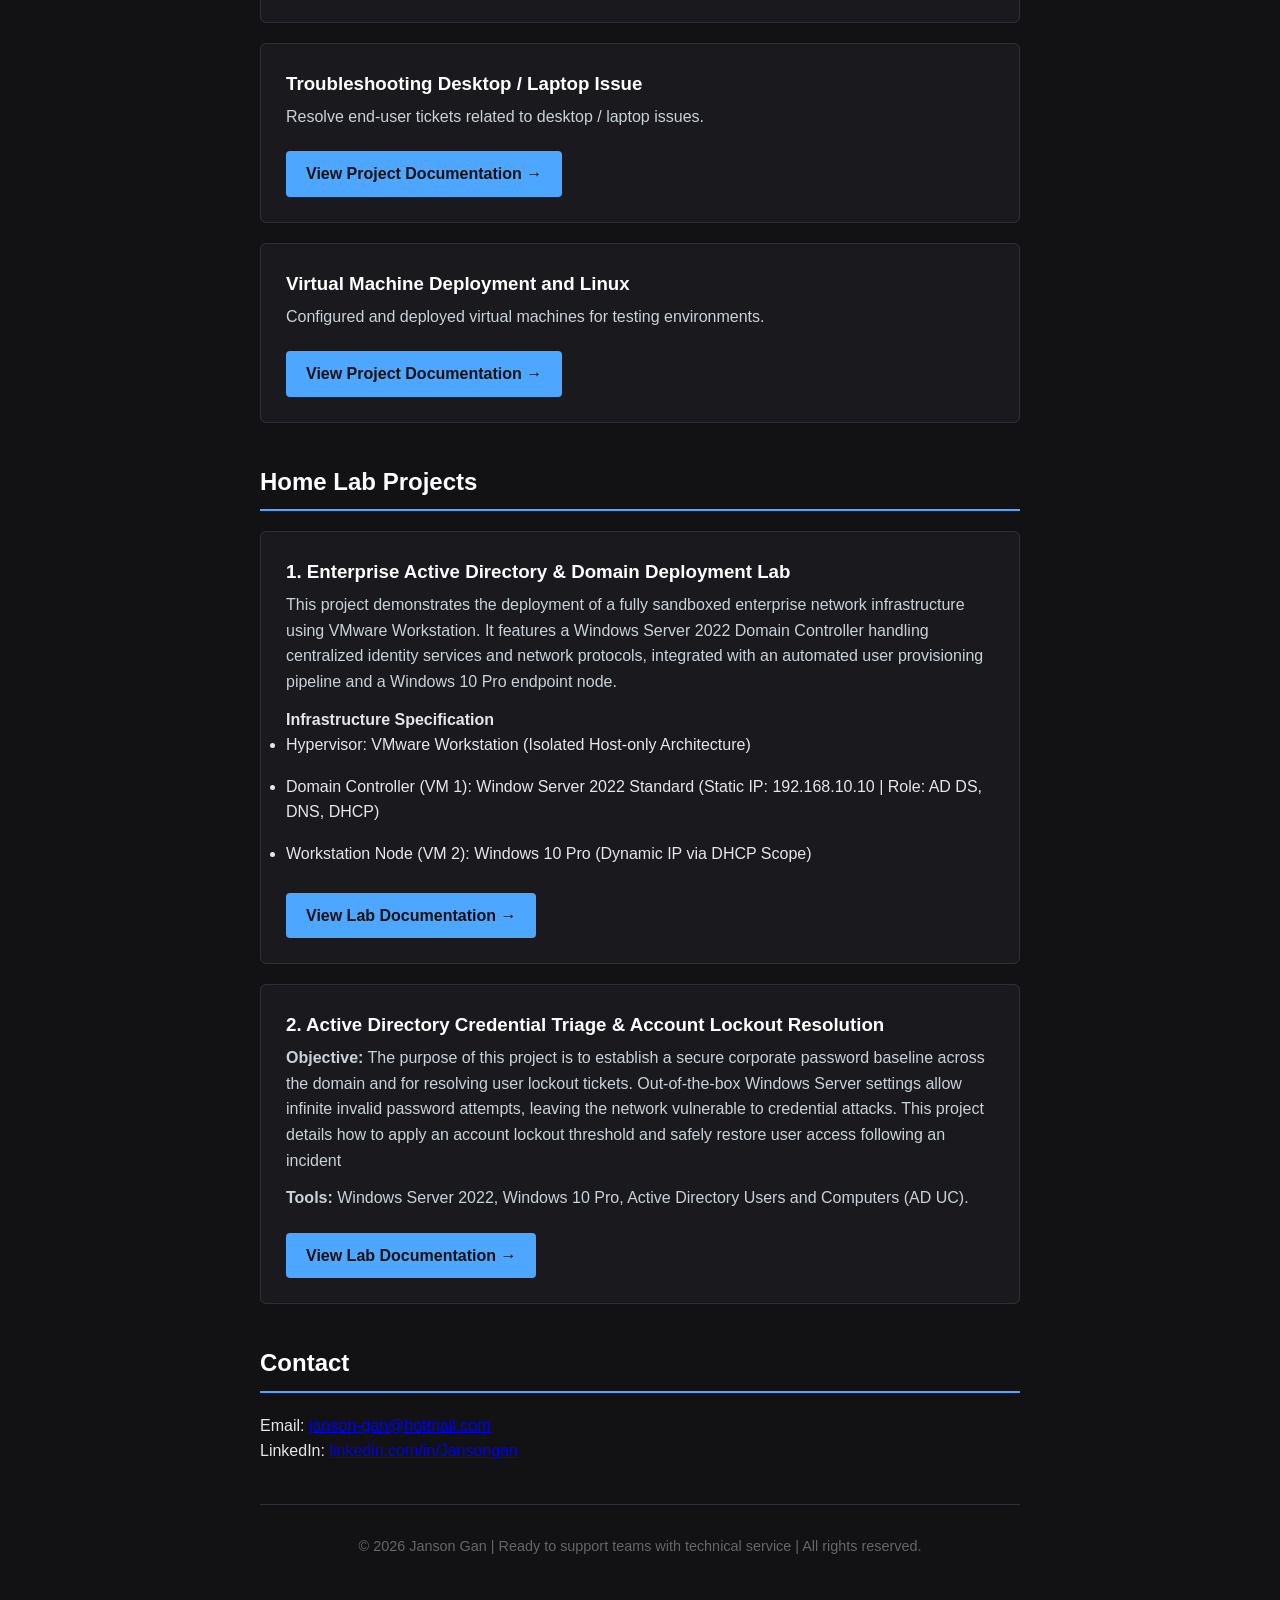
==== commit 8e212dbd: "feature: Add new home lab project, project remove unnecessary description" ====
--- a/index.html
+++ b/index.html
@@ -164,15 +164,25 @@
             >
           </div>
           <div class="project-card">
-            <h3>2. Help Desk Ticketing System Lab</h3>
-            <p>
-              <strong>Objective:</strong> Deploy an open-source help desk system
-              to practice ticket lifecycle management, SLAs, and customer
-              service workflows.
-            </p>
-            <p><strong>Tools:</strong> osTicket, Linux VM, Apache, MySQL.</p>
-            <a
-              href="https://github.com/ticket-system-lab"
+            <h3>
+              2. Active Directory Credential Triage & Account Lockout Resolution
+            </h3>
+            <p>
+              <strong>Objective:</strong> The purpose of this project is to
+              establish a secure corporate password baseline across the domain
+              and for resolving user lockout tickets. Out-of-the-box Windows
+              Server settings allow infinite invalid password attempts, leaving
+              the network vulnerable to credential attacks. This project details
+              how to apply an account lockout threshold and safely restore user
+              access following an incident
+            </p>
+            <p>
+              <strong>Tools:</strong> Windows Server 2022, Windows 10 Pro,
+              Active Directory Users and Computers (AD UC).
+            </p>
+            <div class="detail-column"></div>
+            <a
+              href="Home-Lab-Projects/domain_lockout_policies_reset_user_password.pdf"
               class="btn"
               target="_blank"
               >View Lab Documentation →</a
--- a/style.css
+++ b/style.css
@@ -146,6 +146,10 @@
     margin-bottom: 12px;
 }
 
+.detail-column li {
+    margin-bottom: 16px;
+}
+
 /* Training Provider Badges */
 .badge {
     display: inline-block;
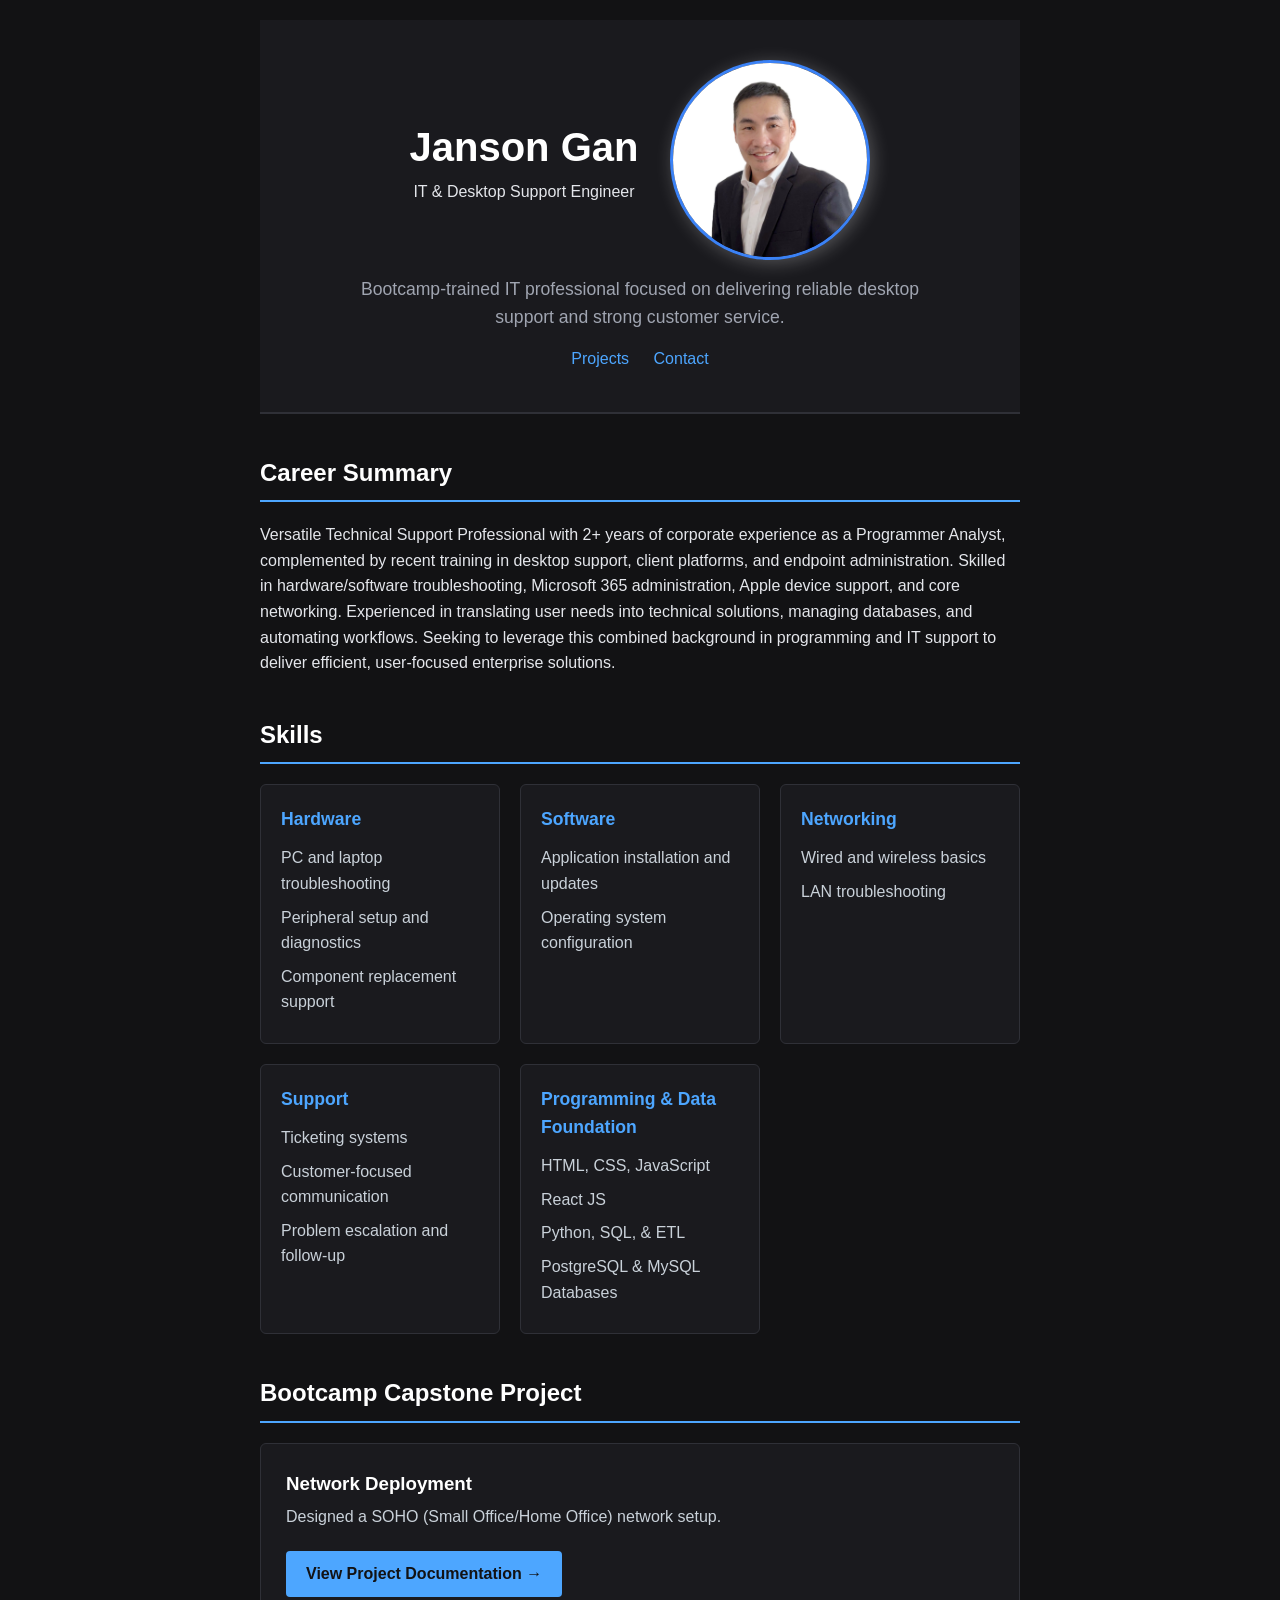
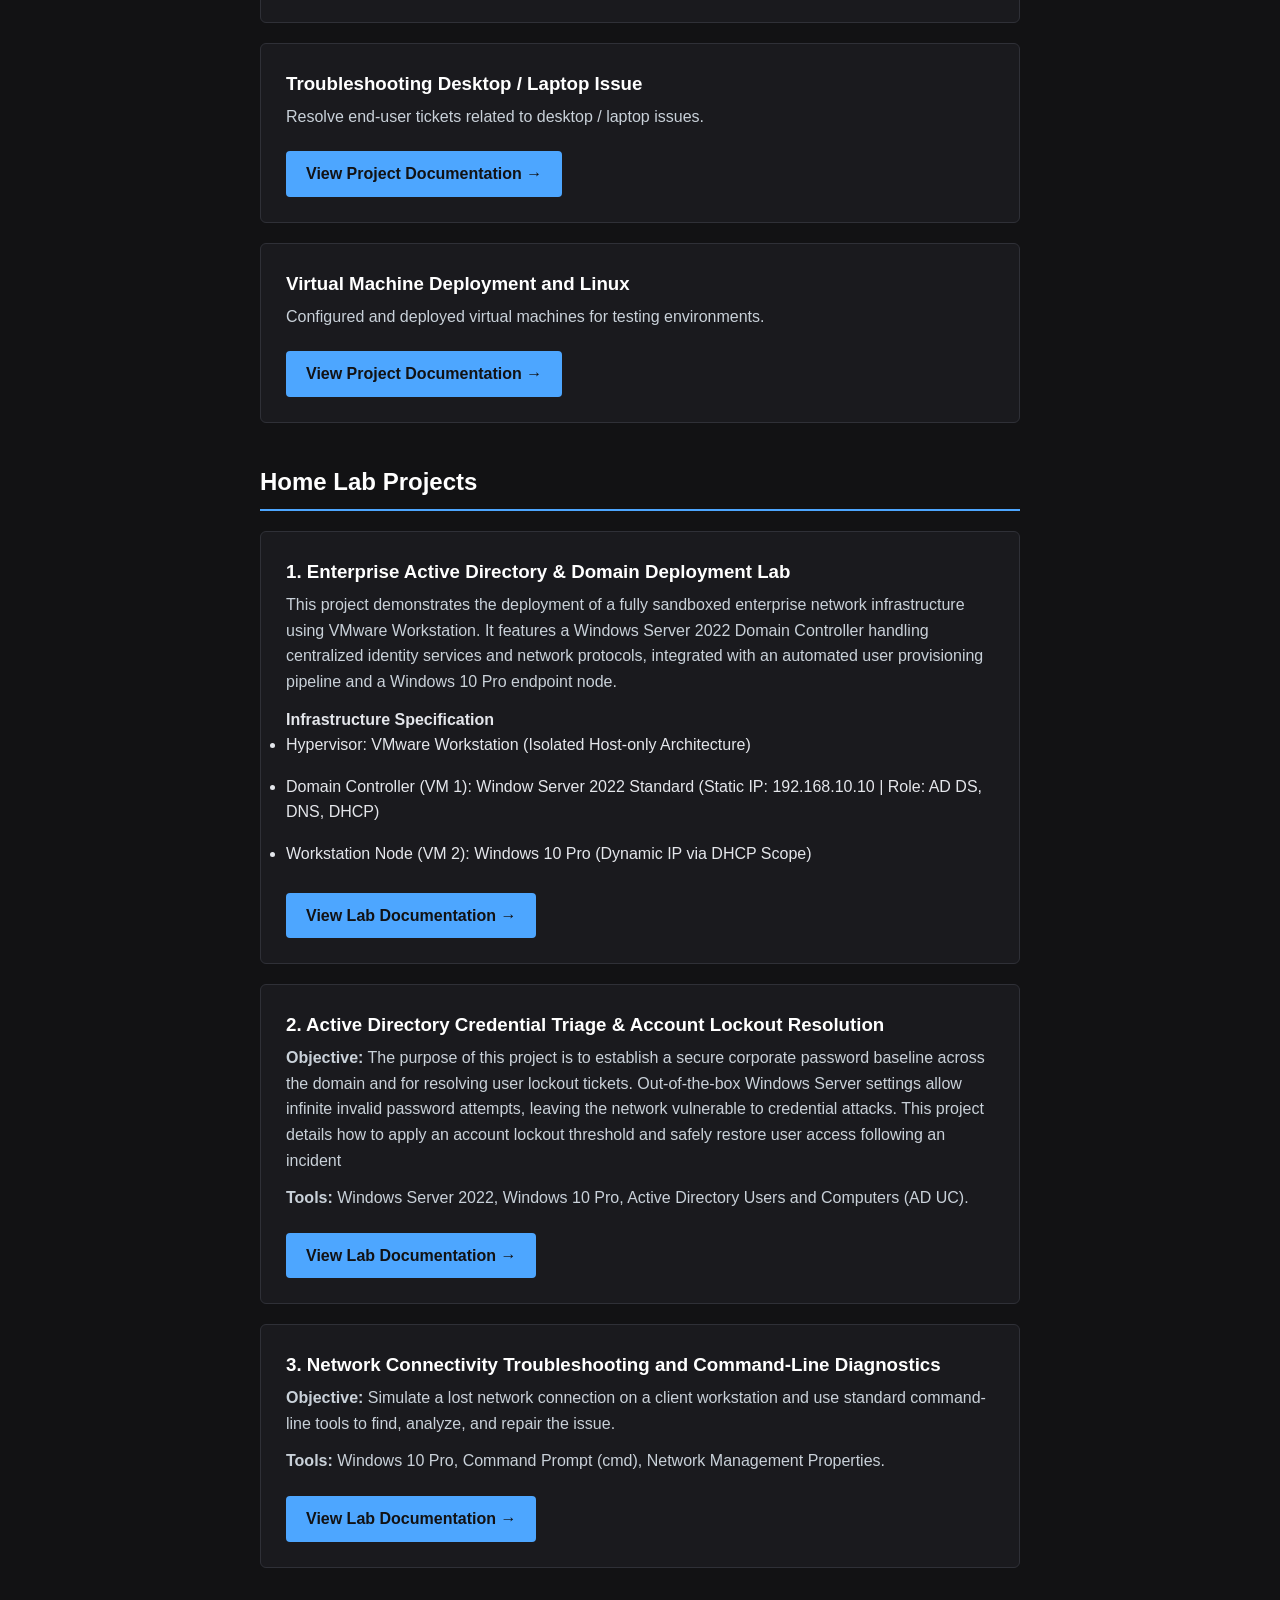
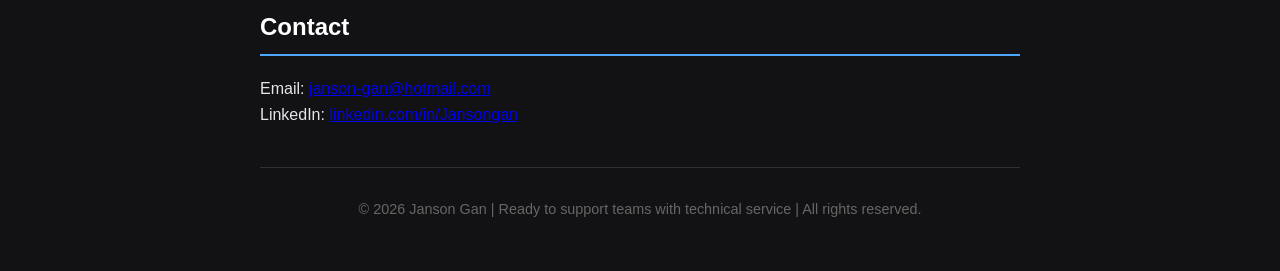
==== commit fcea90d3: "feature: Add new lab project" ====
--- a/index.html
+++ b/index.html
@@ -188,6 +188,28 @@
               >View Lab Documentation →</a
             >
           </div>
+          <div class="project-card">
+            <h3>
+              3. Network Connectivity Troubleshooting and Command-Line
+              Diagnostics
+            </h3>
+            <p>
+              <strong>Objective:</strong> Simulate a lost network connection on
+              a client workstation and use standard command-line tools to find,
+              analyze, and repair the issue.
+            </p>
+            <p>
+              <strong>Tools:</strong> Windows 10 Pro, Command Prompt (cmd),
+              Network Management Properties.
+            </p>
+            <div class="detail-column"></div>
+            <a
+              href="Home-Lab-Projects/lost_internet_connectivity.pdf"
+              class="btn"
+              target="_blank"
+              >View Lab Documentation →</a
+            >
+          </div>
         </section>
 
         <section id="contact">
